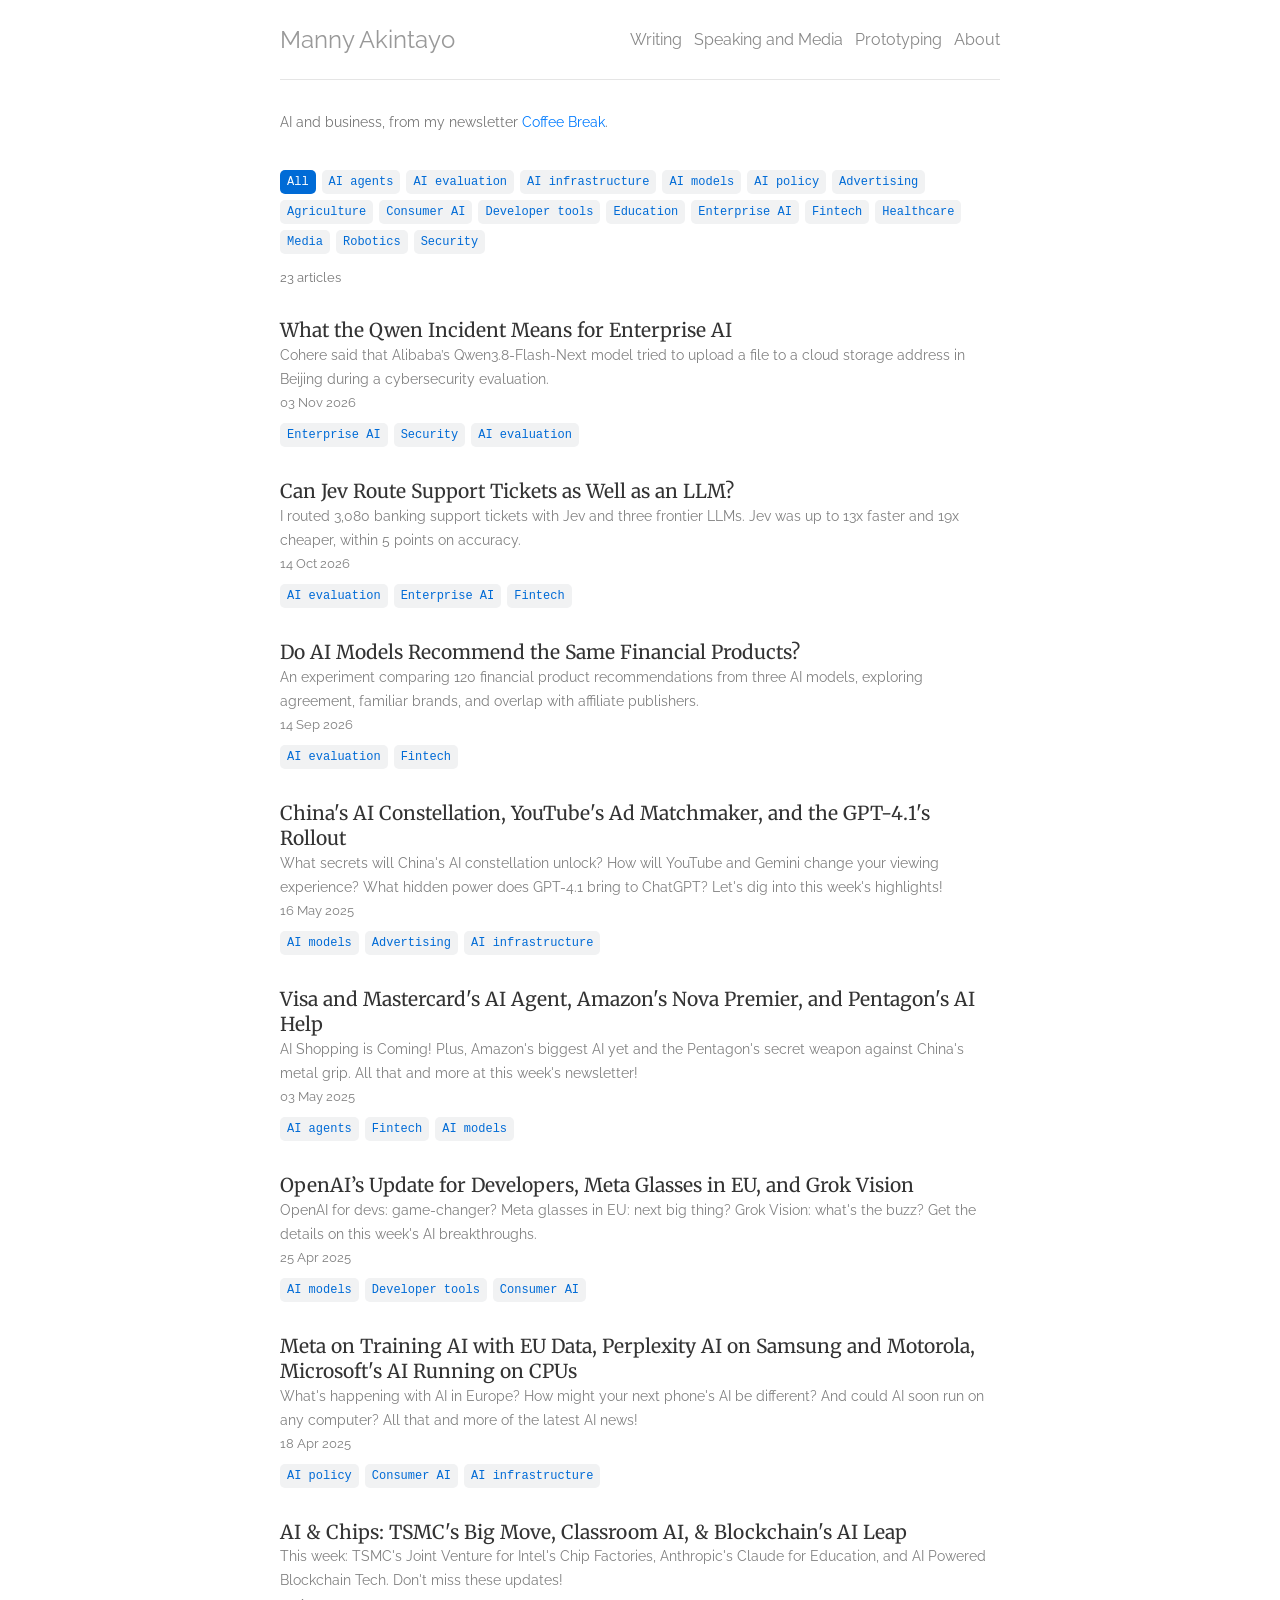
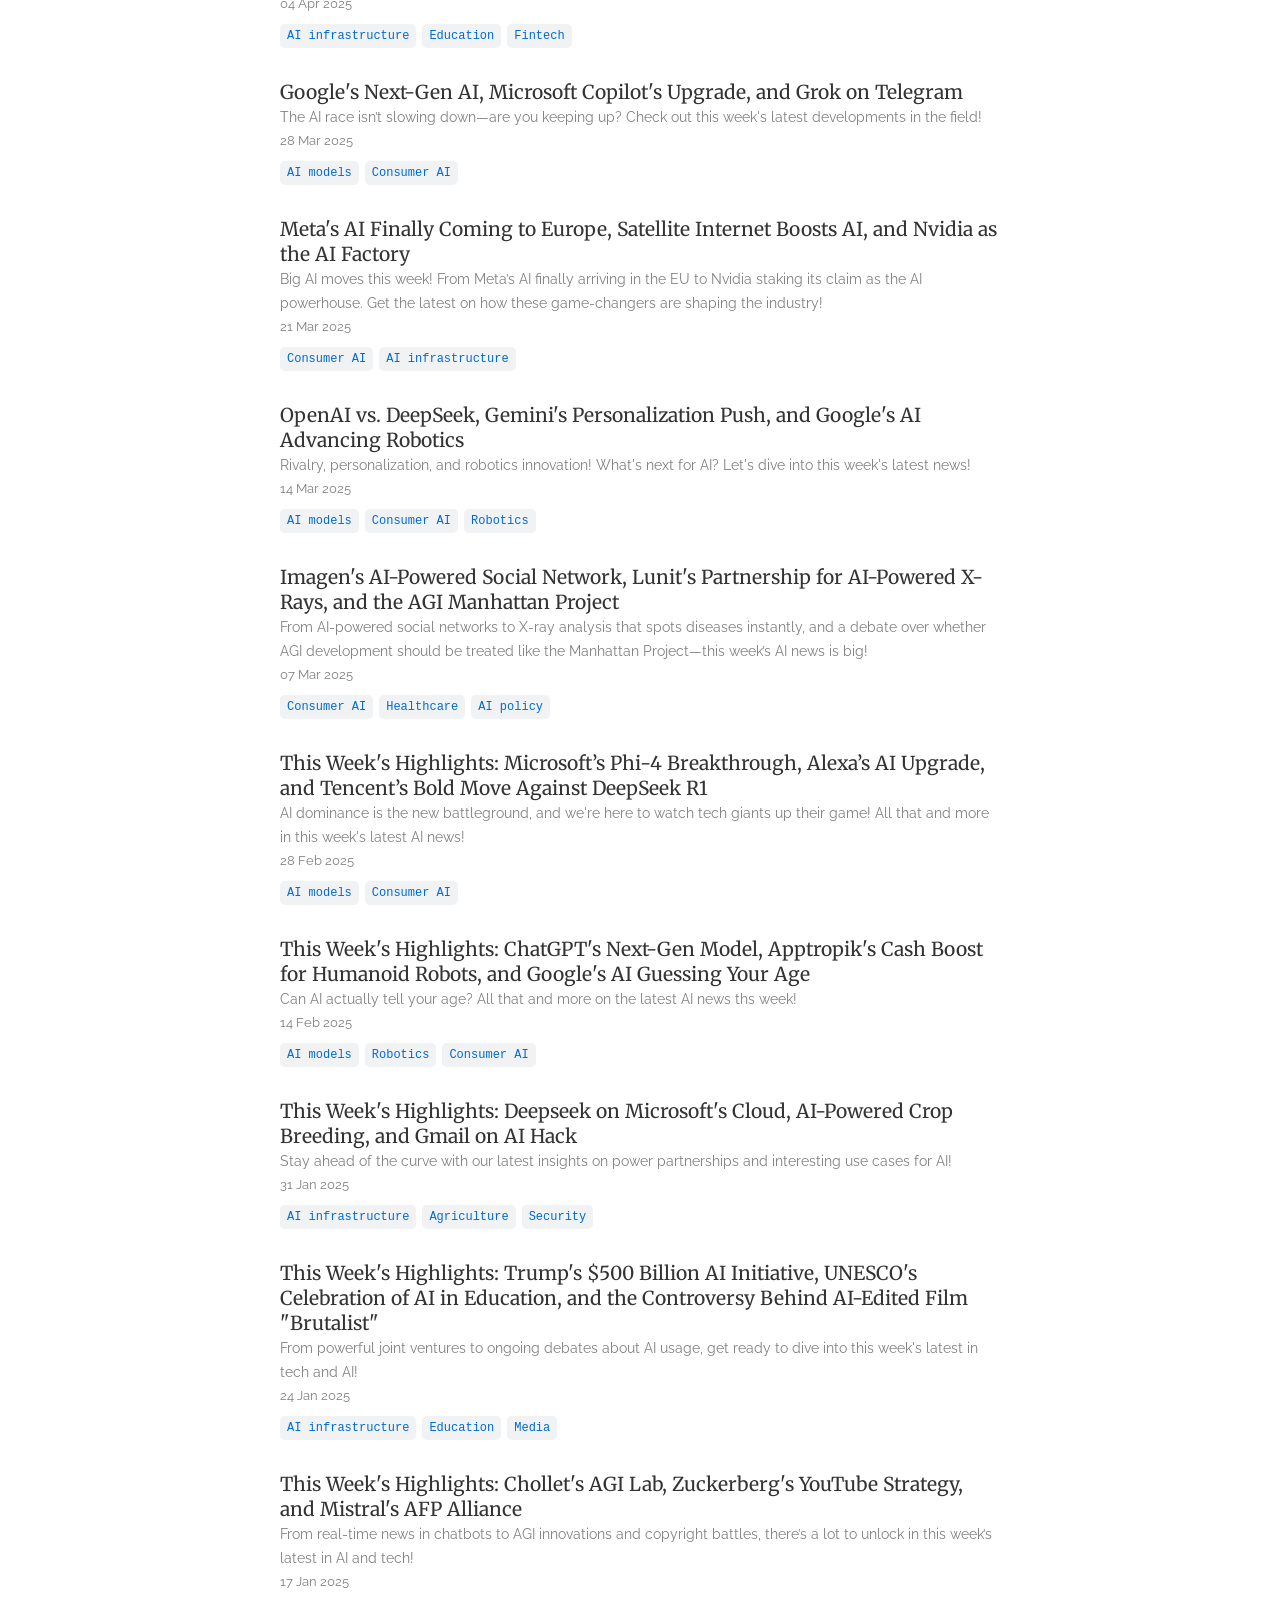
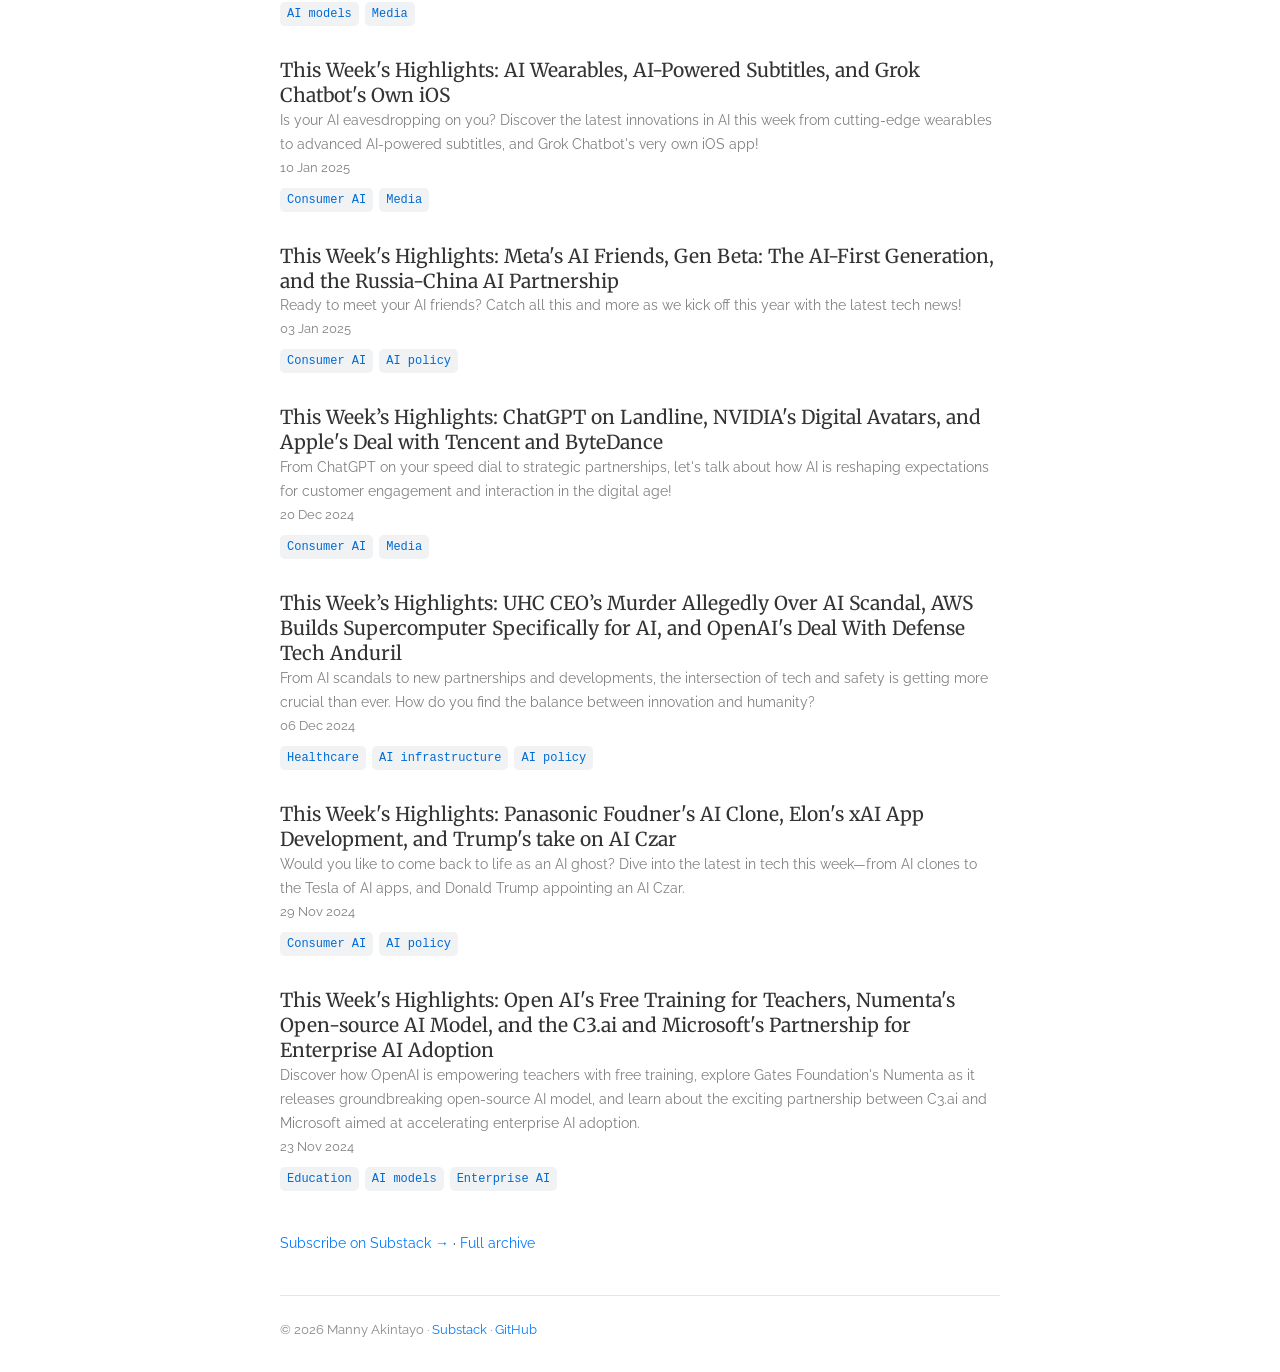
==== index.html @ 1a94626b "Simplify the ByteRoll problem heading" ====
<!DOCTYPE html><html lang="en"><head><meta charSet="utf-8"/><meta name="viewport" content="width=device-width, initial-scale=1"/><link rel="stylesheet" href="/_next/static/css/index.zCY_wjm1.css" data-rsc-css-href="/_next/static/css/index.zCY_wjm1.css" data-precedence="vite-rsc/importer-resources"/><link rel="modulepreload" fetchPriority="low" href="/_next/static/chunks/index-zI6zNxvn.js"/><script src="/_next/static/chunks/rolldown-runtime-C60lm6uB.js" type="module" async=""></script><script src="/_next/static/chunks/framework-D_rUT4EX.js" type="module" async=""></script><script src="/_next/static/chunks/navigation-errors-By4dF-Cc.js" type="module" async=""></script><link rel="modulepreload" href="/_next/static/chunks/layout-segment-context-B-hheEJk.js" crossorigin=""/><link rel="modulepreload" href="/_next/static/chunks/site-nav-Drj0BHlW.js" crossorigin=""/><link rel="modulepreload" href="/_next/static/chunks/writing-catalog-CGlZyYSk.js" crossorigin=""/><title>Writing · Manny Akintayo</title><meta name="description" content="Manny Akintayo — writing on AI and business, speaking, and prototypes."/><link rel="icon" href="/favicon.svg"/><script>Object.assign(((self[Symbol.for("vinext.navigationRuntime")]??={bootstrap:{routeManifest:null},functions:{}}).bootstrap.rsc??={rsc:[]}),{params:{},nav:{"pathname":"/","searchParams":[]}})</script><link rel="modulepreload" href="/_next/static/chunks/index-zI6zNxvn.js" />
</head><body><a href="#content" class="skip">Skip to content</a><div class="site"><header class="header"><a href="/" class="name">Manny Akintayo</a><nav aria-label="Main navigation"><a href="/writing/" aria-current="page">Writing</a><a href="/speaking/">Speaking and Media</a><a href="/prototyping/">Prototyping</a><a href="/about/">About</a></nav></header><main id="content"><h1 class="sr-only">Writing</h1><p class="intro">AI and business, from my newsletter <a href="https://getcbt.substack.com">Coffee Break</a>.</p><div class="topic-filters" role="group" aria-label="Filter articles by topic"><button type="button" class="topic-pill" aria-pressed="true">All</button><button type="button" class="topic-pill" aria-pressed="false">AI agents</button><button type="button" class="topic-pill" aria-pressed="false">AI evaluation</button><button type="button" class="topic-pill" aria-pressed="false">AI infrastructure</button><button type="button" class="topic-pill" aria-pressed="false">AI models</button><button type="button" class="topic-pill" aria-pressed="false">AI policy</button><button type="button" class="topic-pill" aria-pressed="false">Advertising</button><button type="button" class="topic-pill" aria-pressed="false">Agriculture</button><button type="button" class="topic-pill" aria-pressed="false">Consumer AI</button><button type="button" class="topic-pill" aria-pressed="false">Developer tools</button><button type="button" class="topic-pill" aria-pressed="false">Education</button><button type="button" class="topic-pill" aria-pressed="false">Enterprise AI</button><button type="button" class="topic-pill" aria-pressed="false">Fintech</button><button type="button" class="topic-pill" aria-pressed="false">Healthcare</button><button type="button" class="topic-pill" aria-pressed="false">Media</button><button type="button" class="topic-pill" aria-pressed="false">Robotics</button><button type="button" class="topic-pill" aria-pressed="false">Security</button></div><p class="topic-count" role="status">23 articles</p><div><article class="entry"><h2><a href="https://getcbt.substack.com/p/what-the-qwen-incident-means-for">What the Qwen Incident Means for Enterprise AI</a></h2><p class="description">Cohere said that Alibaba’s Qwen3.8-Flash-Next model tried to upload a file to a cloud storage address in Beijing during a cybersecurity evaluation.</p><p class="meta">03 Nov 2026</p><div class="entry-tags" aria-label="Article topics"><button type="button" class="topic-pill" aria-pressed="false">Enterprise AI</button><button type="button" class="topic-pill" aria-pressed="false">Security</button><button type="button" class="topic-pill" aria-pressed="false">AI evaluation</button></div></article><article class="entry"><h2><a href="https://getcbt.substack.com/p/can-jev-route-support-tickets-as">Can Jev Route Support Tickets as Well as an LLM?</a></h2><p class="description">I routed 3,080 banking support tickets with Jev and three frontier LLMs. Jev was up to 13x faster and 19x cheaper, within 5 points on accuracy.</p><p class="meta">14 Oct 2026</p><div class="entry-tags" aria-label="Article topics"><button type="button" class="topic-pill" aria-pressed="false">AI evaluation</button><button type="button" class="topic-pill" aria-pressed="false">Enterprise AI</button><button type="button" class="topic-pill" aria-pressed="false">Fintech</button></div></article><article class="entry"><h2><a href="https://getcbt.substack.com/p/do-ai-models-recommend-the-same-financial">Do AI Models Recommend the Same Financial Products?</a></h2><p class="description">An experiment comparing 120 financial product recommendations from three AI models, exploring agreement, familiar brands, and overlap with affiliate publishers.</p><p class="meta">14 Sep 2026</p><div class="entry-tags" aria-label="Article topics"><button type="button" class="topic-pill" aria-pressed="false">AI evaluation</button><button type="button" class="topic-pill" aria-pressed="false">Fintech</button></div></article><article class="entry"><h2><a href="https://getcbt.substack.com/p/chinas-ai-constellation-youtubes">China&#x27;s AI Constellation, YouTube&#x27;s Ad Matchmaker, and the GPT-4.1&#x27;s Rollout</a></h2><p class="description">What secrets will China&#x27;s AI constellation unlock? How will YouTube and Gemini change your viewing experience? What hidden power does GPT-4.1 bring to ChatGPT? Let&#x27;s dig into this week&#x27;s highlights!</p><p class="meta">16 May 2025</p><div class="entry-tags" aria-label="Article topics"><button type="button" class="topic-pill" aria-pressed="false">AI models</button><button type="button" class="topic-pill" aria-pressed="false">Advertising</button><button type="button" class="topic-pill" aria-pressed="false">AI infrastructure</button></div></article><article class="entry"><h2><a href="https://getcbt.substack.com/p/visa-and-mastercards-ai-agent-amazons">Visa and Mastercard&#x27;s AI Agent, Amazon&#x27;s Nova Premier, and Pentagon&#x27;s AI Help</a></h2><p class="description">AI Shopping is Coming! Plus, Amazon&#x27;s biggest AI yet and the Pentagon&#x27;s secret weapon against China&#x27;s metal grip. All that and more at this week&#x27;s newsletter!</p><p class="meta">03 May 2025</p><div class="entry-tags" aria-label="Article topics"><button type="button" class="topic-pill" aria-pressed="false">AI agents</button><button type="button" class="topic-pill" aria-pressed="false">Fintech</button><button type="button" class="topic-pill" aria-pressed="false">AI models</button></div></article><article class="entry"><h2><a href="https://getcbt.substack.com/p/openais-update-for-developers-meta">OpenAI’s Update for Developers, Meta Glasses in EU, and Grok Vision</a></h2><p class="description">OpenAI for devs: game-changer? Meta glasses in EU: next big thing? Grok Vision: what&#x27;s the buzz? Get the details on this week&#x27;s AI breakthroughs.</p><p class="meta">25 Apr 2025</p><div class="entry-tags" aria-label="Article topics"><button type="button" class="topic-pill" aria-pressed="false">AI models</button><button type="button" class="topic-pill" aria-pressed="false">Developer tools</button><button type="button" class="topic-pill" aria-pressed="false">Consumer AI</button></div></article><article class="entry"><h2><a href="https://getcbt.substack.com/p/meta-on-training-ai-with-eu-data">Meta on Training AI with EU Data, Perplexity AI on Samsung and Motorola, Microsoft&#x27;s AI Running on CPUs</a></h2><p class="description">What&#x27;s happening with AI in Europe? How might your next phone&#x27;s AI be different? And could AI soon run on any computer? All that and more of the latest AI news!</p><p class="meta">18 Apr 2025</p><div class="entry-tags" aria-label="Article topics"><button type="button" class="topic-pill" aria-pressed="false">AI policy</button><button type="button" class="topic-pill" aria-pressed="false">Consumer AI</button><button type="button" class="topic-pill" aria-pressed="false">AI infrastructure</button></div></article><article class="entry"><h2><a href="https://getcbt.substack.com/p/ai-and-chips-tsmcs-big-move-classroom">AI &amp; Chips: TSMC&#x27;s Big Move, Classroom AI, &amp; Blockchain&#x27;s AI Leap</a></h2><p class="description">This week: TSMC&#x27;s Joint Venture for Intel&#x27;s Chip Factories, Anthropic&#x27;s Claude for Education, and AI Powered Blockchain Tech. Don&#x27;t miss these updates!</p><p class="meta">04 Apr 2025</p><div class="entry-tags" aria-label="Article topics"><button type="button" class="topic-pill" aria-pressed="false">AI infrastructure</button><button type="button" class="topic-pill" aria-pressed="false">Education</button><button type="button" class="topic-pill" aria-pressed="false">Fintech</button></div></article><article class="entry"><h2><a href="https://getcbt.substack.com/p/googles-next-gen-ai-microsoft-copilots">Google&#x27;s Next-Gen AI, Microsoft Copilot&#x27;s Upgrade, and Grok on Telegram</a></h2><p class="description">The AI race isn’t slowing down—are you keeping up? Check out this week&#x27;s latest developments in the field!</p><p class="meta">28 Mar 2025</p><div class="entry-tags" aria-label="Article topics"><button type="button" class="topic-pill" aria-pressed="false">AI models</button><button type="button" class="topic-pill" aria-pressed="false">Consumer AI</button></div></article><article class="entry"><h2><a href="https://getcbt.substack.com/p/metas-ai-finally-coming-to-europe">Meta&#x27;s AI Finally Coming to Europe, Satellite Internet Boosts AI, and Nvidia as the AI Factory</a></h2><p class="description">Big AI moves this week! From Meta’s AI finally arriving in the EU to Nvidia staking its claim as the AI powerhouse. Get the latest on how these game-changers are shaping the industry!</p><p class="meta">21 Mar 2025</p><div class="entry-tags" aria-label="Article topics"><button type="button" class="topic-pill" aria-pressed="false">Consumer AI</button><button type="button" class="topic-pill" aria-pressed="false">AI infrastructure</button></div></article><article class="entry"><h2><a href="https://getcbt.substack.com/p/openai-vs-deepseek-geminis-personalization">OpenAI vs. DeepSeek, Gemini&#x27;s Personalization Push, and Google&#x27;s AI Advancing Robotics</a></h2><p class="description">Rivalry, personalization, and robotics innovation! What&#x27;s next for AI? Let&#x27;s dive into this week&#x27;s latest news!</p><p class="meta">14 Mar 2025</p><div class="entry-tags" aria-label="Article topics"><button type="button" class="topic-pill" aria-pressed="false">AI models</button><button type="button" class="topic-pill" aria-pressed="false">Consumer AI</button><button type="button" class="topic-pill" aria-pressed="false">Robotics</button></div></article><article class="entry"><h2><a href="https://getcbt.substack.com/p/imagens-ai-powered-social-network">Imagen&#x27;s AI-Powered Social Network, Lunit&#x27;s Partnership for AI-Powered X-Rays, and the AGI Manhattan Project</a></h2><p class="description">From AI-powered social networks to X-ray analysis that spots diseases instantly, and a debate over whether AGI development should be treated like the Manhattan Project—this week’s AI news is big!</p><p class="meta">07 Mar 2025</p><div class="entry-tags" aria-label="Article topics"><button type="button" class="topic-pill" aria-pressed="false">Consumer AI</button><button type="button" class="topic-pill" aria-pressed="false">Healthcare</button><button type="button" class="topic-pill" aria-pressed="false">AI policy</button></div></article><article class="entry"><h2><a href="https://getcbt.substack.com/p/this-weeks-highlights-microsofts">This Week&#x27;s Highlights: Microsoft’s Phi-4 Breakthrough, Alexa’s AI Upgrade, and Tencent’s Bold Move Against DeepSeek R1</a></h2><p class="description">AI dominance is the new battleground, and we&#x27;re here to watch tech giants up their game! All that and more in this week&#x27;s latest AI news!</p><p class="meta">28 Feb 2025</p><div class="entry-tags" aria-label="Article topics"><button type="button" class="topic-pill" aria-pressed="false">AI models</button><button type="button" class="topic-pill" aria-pressed="false">Consumer AI</button></div></article><article class="entry"><h2><a href="https://getcbt.substack.com/p/this-weeks-highlights-chatgpts-next">This Week&#x27;s Highlights: ChatGPT&#x27;s Next-Gen Model, Apptropik&#x27;s Cash Boost for Humanoid Robots, and Google&#x27;s AI Guessing Your Age</a></h2><p class="description">Can AI actually tell your age? All that and more on the latest AI news ths week!</p><p class="meta">14 Feb 2025</p><div class="entry-tags" aria-label="Article topics"><button type="button" class="topic-pill" aria-pressed="false">AI models</button><button type="button" class="topic-pill" aria-pressed="false">Robotics</button><button type="button" class="topic-pill" aria-pressed="false">Consumer AI</button></div></article><article class="entry"><h2><a href="https://getcbt.substack.com/p/this-weeks-highlights-deepseek-on">This Week&#x27;s Highlights: Deepseek on Microsoft&#x27;s Cloud, AI-Powered Crop Breeding, and Gmail on AI Hack</a></h2><p class="description">Stay ahead of the curve with our latest insights on power partnerships and interesting use cases for AI!</p><p class="meta">31 Jan 2025</p><div class="entry-tags" aria-label="Article topics"><button type="button" class="topic-pill" aria-pressed="false">AI infrastructure</button><button type="button" class="topic-pill" aria-pressed="false">Agriculture</button><button type="button" class="topic-pill" aria-pressed="false">Security</button></div></article><article class="entry"><h2><a href="https://getcbt.substack.com/p/this-weeks-highlights-trumps-500">This Week&#x27;s Highlights: Trump&#x27;s $500 Billion AI Initiative, UNESCO&#x27;s Celebration of AI in Education, and the Controversy Behind AI-Edited Film &quot;Brutalist&quot;</a></h2><p class="description">From powerful joint ventures to ongoing debates about AI usage, get ready to dive into this week&#x27;s latest in tech and AI!</p><p class="meta">24 Jan 2025</p><div class="entry-tags" aria-label="Article topics"><button type="button" class="topic-pill" aria-pressed="false">AI infrastructure</button><button type="button" class="topic-pill" aria-pressed="false">Education</button><button type="button" class="topic-pill" aria-pressed="false">Media</button></div></article><article class="entry"><h2><a href="https://getcbt.substack.com/p/this-weeks-highlights-chollets-agi">This Week&#x27;s Highlights: Chollet&#x27;s AGI Lab, Zuckerberg&#x27;s YouTube Strategy, and Mistral&#x27;s AFP Alliance</a></h2><p class="description">From real-time news in chatbots to AGI innovations and copyright battles, there’s a lot to unlock in this week’s latest in AI and tech!</p><p class="meta">17 Jan 2025</p><div class="entry-tags" aria-label="Article topics"><button type="button" class="topic-pill" aria-pressed="false">AI models</button><button type="button" class="topic-pill" aria-pressed="false">Media</button></div></article><article class="entry"><h2><a href="https://getcbt.substack.com/p/this-weeks-highlights-ai-wearables">This Week&#x27;s Highlights: AI Wearables, AI-Powered Subtitles, and Grok Chatbot&#x27;s Own iOS</a></h2><p class="description">Is your AI eavesdropping on you? Discover the latest innovations in AI this week from cutting-edge wearables to advanced AI-powered subtitles, and Grok Chatbot&#x27;s very own iOS app!</p><p class="meta">10 Jan 2025</p><div class="entry-tags" aria-label="Article topics"><button type="button" class="topic-pill" aria-pressed="false">Consumer AI</button><button type="button" class="topic-pill" aria-pressed="false">Media</button></div></article><article class="entry"><h2><a href="https://getcbt.substack.com/p/this-weeks-highlights-metas-ai-friends">This Week&#x27;s Highlights: Meta&#x27;s AI Friends, Gen Beta: The AI-First Generation, and the Russia-China AI Partnership</a></h2><p class="description">Ready to meet your AI friends? Catch all this and more as we kick off this year with the latest tech news!</p><p class="meta">03 Jan 2025</p><div class="entry-tags" aria-label="Article topics"><button type="button" class="topic-pill" aria-pressed="false">Consumer AI</button><button type="button" class="topic-pill" aria-pressed="false">AI policy</button></div></article><article class="entry"><h2><a href="https://getcbt.substack.com/p/this-weeks-highlights-chatgpt-on">This Week’s Highlights: ChatGPT on Landline, NVIDIA&#x27;s Digital Avatars, and Apple&#x27;s Deal with Tencent and ByteDance</a></h2><p class="description">From ChatGPT on your speed dial to strategic partnerships, let&#x27;s talk about how AI is reshaping expectations for customer engagement and interaction in the digital age!</p><p class="meta">20 Dec 2024</p><div class="entry-tags" aria-label="Article topics"><button type="button" class="topic-pill" aria-pressed="false">Consumer AI</button><button type="button" class="topic-pill" aria-pressed="false">Media</button></div></article><article class="entry"><h2><a href="https://getcbt.substack.com/p/this-weeks-highlights-uhc-ceos-murder">This Week’s Highlights: UHC CEO’s Murder Allegedly Over AI Scandal, AWS Builds Supercomputer Specifically for AI, and OpenAI&#x27;s Deal With Defense Tech Anduril</a></h2><p class="description">From AI scandals to new partnerships and developments, the intersection of tech and safety is getting more crucial than ever. How do you find the balance between innovation and  humanity?</p><p class="meta">06 Dec 2024</p><div class="entry-tags" aria-label="Article topics"><button type="button" class="topic-pill" aria-pressed="false">Healthcare</button><button type="button" class="topic-pill" aria-pressed="false">AI infrastructure</button><button type="button" class="topic-pill" aria-pressed="false">AI policy</button></div></article><article class="entry"><h2><a href="https://getcbt.substack.com/p/this-weeks-highlights-panasonic-foudners">This Week&#x27;s Highlights: Panasonic Foudner&#x27;s AI Clone, Elon&#x27;s xAI App Development, and Trump&#x27;s take on AI Czar</a></h2><p class="description">Would you like to come back to life as an AI ghost? Dive into the latest in tech this week—from AI clones to the Tesla of AI apps, and Donald Trump appointing an AI Czar.</p><p class="meta">29 Nov 2024</p><div class="entry-tags" aria-label="Article topics"><button type="button" class="topic-pill" aria-pressed="false">Consumer AI</button><button type="button" class="topic-pill" aria-pressed="false">AI policy</button></div></article><article class="entry"><h2><a href="https://getcbt.substack.com/p/this-weeks-highlights-open-ais-free">This Week&#x27;s Highlights: Open AI&#x27;s Free Training for Teachers, Numenta&#x27;s Open-source AI Model, and the C3.ai and Microsoft&#x27;s Partnership for Enterprise AI Adoption</a></h2><p class="description">Discover how OpenAI is empowering teachers with free training, explore Gates Foundation&#x27;s Numenta as it releases groundbreaking open-source AI model, and learn about the exciting partnership between C3.ai and Microsoft aimed at accelerating enterprise AI adoption.</p><p class="meta">23 Nov 2024</p><div class="entry-tags" aria-label="Article topics"><button type="button" class="topic-pill" aria-pressed="false">Education</button><button type="button" class="topic-pill" aria-pressed="false">AI models</button><button type="button" class="topic-pill" aria-pressed="false">Enterprise AI</button></div></article></div><p class="archive-links"><a href="https://getcbt.substack.com/subscribe">Subscribe on Substack →</a> · <a href="https://getcbt.substack.com/archive">Full archive</a></p></main><footer class="footer"><p>© <!-- -->2026<!-- --> <!-- -->Manny Akintayo<!-- --> · <a href="https://getcbt.substack.com">Substack</a> · <a href="https://github.com/oea101">GitHub</a></p></footer></div><script type="module" src="/_next/static/chunks/index-zI6zNxvn.js" id="_R_" async=""></script><script>((self[Symbol.for("vinext.navigationRuntime")]??={bootstrap:{routeManifest:null},functions:{}}).bootstrap.rsc??={rsc:[]}).rsc.push("0:{\"page:/\":\"$L1\",\"layout:/\":\"$L2\",\"route:/\":\"$L3\",\"__route\":\"route:/\",\"__interceptionContext\":null,\"__layoutIds\":[\"layout:/\"],\"__rootLayout\":\"/\",\"__bfcacheSegmentIdentities\":{\"layout:/\":\"[\\\"layout\\\",\\\"layout:/\\\",\\\"root-boundary:/\\\",\\\"\\\"]\",\"page:/\":\"[\\\"page\\\",\\\"page:/\\\",\\\"root-boundary:/\\\",\\\"\\\"]\"},\"__srcPage\":[\"page\"],\"__layoutFlags\":{\"layout:/\":\"s\"},\"__artifactCompatibility\":{\"schemaVersion\":1,\"graphVersion\":\"app-route-graph:1177fd80f83fa7b0\",\"deploymentVersion\":\"0a5d3c62-6a99-4a3c-a276-3ca352efb6bc\",\"appElementsSchemaVersion\":1,\"rscPayloadSchemaVersion\":1,\"rootBoundaryId\":\"/\",\"renderEpoch\":null}}\n")</script><script>((self[Symbol.for("vinext.navigationRuntime")]??={bootstrap:{routeManifest:null},functions:{}}).bootstrap.rsc??={rsc:[]}).rsc.push("4:I[\"9da2d7181d4a\",[],\"default\",1]\n")</script><script>((self[Symbol.for("vinext.navigationRuntime")]??={bootstrap:{routeManifest:null},functions:{}}).bootstrap.rsc??={rsc:[]}).rsc.push("5:I[\"8c0f216c4604\",[],\"Children\",1]\n")</script><script>((self[Symbol.for("vinext.navigationRuntime")]??={bootstrap:{routeManifest:null},functions:{}}).bootstrap.rsc??={rsc:[]}).rsc.push("6:I[\"593f344dc510\",[],\"GlobalErrorBoundary\",1]\n")</script><script>((self[Symbol.for("vinext.navigationRuntime")]??={bootstrap:{routeManifest:null},functions:{}}).bootstrap.rsc??={rsc:[]}).rsc.push("7:I[\"0b874ad30386\",[],\"default\",1]\n")</script><script>((self[Symbol.for("vinext.navigationRuntime")]??={bootstrap:{routeManifest:null},functions:{}}).bootstrap.rsc??={rsc:[]}).rsc.push("8:I[\"593f344dc510\",[],\"ErrorBoundary\",1]\n")</script><script>((self[Symbol.for("vinext.navigationRuntime")]??={bootstrap:{routeManifest:null},functions:{}}).bootstrap.rsc??={rsc:[]}).rsc.push("9:I[\"15c18cfaeeff\",[],\"LayoutSegmentProvider\",1]\n")</script><script>((self[Symbol.for("vinext.navigationRuntime")]??={bootstrap:{routeManifest:null},functions:{}}).bootstrap.rsc??={rsc:[]}).rsc.push("a:I[\"8c0f216c4604\",[],\"Slot\",1]\n")</script><script>((self[Symbol.for("vinext.navigationRuntime")]??={bootstrap:{routeManifest:null},functions:{}}).bootstrap.rsc??={rsc:[]}).rsc.push("b:I[\"593f344dc510\",[],\"NotFoundBoundary\",1]\n")</script><script>((self[Symbol.for("vinext.navigationRuntime")]??={bootstrap:{routeManifest:null},functions:{}}).bootstrap.rsc??={rsc:[]}).rsc.push("c:I[\"9276801271d6\",[],\"AppRouterScrollTarget\",1]\n")</script><script>((self[Symbol.for("vinext.navigationRuntime")]??={bootstrap:{routeManifest:null},functions:{}}).bootstrap.rsc??={rsc:[]}).rsc.push("d:I[\"593f344dc510\",[],\"RedirectBoundary\",1]\n")</script><script>((self[Symbol.for("vinext.navigationRuntime")]??={bootstrap:{routeManifest:null},functions:{}}).bootstrap.rsc??={rsc:[]}).rsc.push(":HL[\"/_next/static/css/index.zCY_wjm1.css\",\"style\"     ]\n")</script><script>((self[Symbol.for("vinext.navigationRuntime")]??={bootstrap:{routeManifest:null},functions:{}}).bootstrap.rsc??={rsc:[]}).rsc.push("2:[[[\"$\",\"link\",\"css:/_next/static/css/index.zCY_wjm1.css\",{\"rel\":\"stylesheet\",\"precedence\":\"vite-rsc/importer-resources\",\"href\":\"/_next/static/css/index.zCY_wjm1.css\",\"data-rsc-css-href\":\"/_next/static/css/index.zCY_wjm1.css\"}],\"$undefined\"],[\"$\",\"html\",null,{\"lang\":\"en\",\"children\":[\"$\",\"body\",null,{\"children\":[[\"$\",\"a\",null,{\"href\":\"#content\",\"className\":\"skip\",\"children\":\"Skip to content\"}],[\"$\",\"div\",null,{\"className\":\"site\",\"children\":[[\"$\",\"header\",null,{\"className\":\"header\",\"children\":[[\"$\",\"a\",null,{\"href\":\"/\",\"className\":\"name\",\"children\":\"Manny Akintayo\"}],[\"$\",\"$L4\",null,{}]]}],[\"$\",\"main\",null,{\"id\":\"content\",\"children\":[\"$\",\"$L5\",null,{}]}],[\"$\",\"footer\",null,{\"className\":\"footer\",\"children\":[\"$\",\"p\",null,{\"children\":[\"© \",2026,\" \",\"Manny Akintayo\",[\" · \",[\"$\",\"a\",null,{\"href\":\"https://getcbt.substack.com\",\"children\":\"Substack\"}]],[\" · \",[\"$\",\"a\",null,{\"href\":\"https://github.com/oea101\",\"children\":\"GitHub\"}]]]}]}]]}]]}]}]]\n")</script><script>((self[Symbol.for("vinext.navigationRuntime")]??={bootstrap:{routeManifest:null},functions:{}}).bootstrap.rsc??={rsc:[]}).rsc.push("3:[[[\"$\",\"meta\",null,{\"charSet\":\"utf-8\"}],[[\"$\",\"title\",\"0\",{\"children\":\"Writing · Manny Akintayo\"}],[\"$\",\"meta\",\"1\",{\"name\":\"description\",\"content\":\"Manny Akintayo — writing on AI and business, speaking, and prototypes.\"}],[\"$\",\"link\",\"2\",{\"data-vinext-streamed-icon\":\"$undefined\",\"rel\":\"icon\",\"href\":\"/favicon.svg\",\"type\":\"$undefined\",\"sizes\":\"$undefined\",\"color\":\"$undefined\",\"media\":\"$undefined\",\"fetchPriority\":\"$undefined\"}]],[[\"$\",\"meta\",\"0\",{\"name\":\"viewport\",\"content\":\"width=device-width, initial-scale=1\"}]]],[\"$\",\"$L6\",null,{\"fallback\":\"$7\",\"children\":[\"$\",\"$L8\",null,{\"fallback\":\"$7\",\"children\":[\"$\",\"$L9\",null,{\"providerId\":\"layout:/\",\"segmentMap\":{\"children\":[]},\"children\":[\"$\",\"$La\",null,{\"id\":\"layout:/\",\"parallelSlots\":\"$undefined\",\"children\":[\"$\",\"$Lb\",null,{\"resetKey\":\"\",\"fallback\":[[\"$\",\"title\",null,{\"children\":\"404: This page could not be found.\"}],[\"$\",\"div\",null,{\"style\":{\"fontFamily\":\"system-ui,\\\"Segoe UI\\\",Roboto,Helvetica,Arial,sans-serif,\\\"Apple Color Emoji\\\",\\\"Segoe UI Emoji\\\"\",\"height\":\"100vh\",\"textAlign\":\"center\",\"display\":\"flex\",\"flexDirection\":\"column\",\"alignItems\":\"center\",\"justifyContent\":\"center\"},\"children\":[\"$\",\"div\",null,{\"children\":[[\"$\",\"style\",null,{\"dangerouslySetInnerHTML\":{\"__html\":\"body{color:#000;background:#fff;margin:0}.next-error-h1{border-right:1px solid rgba(0,0,0,.3)}@media (prefers-color-scheme:dark){body{color:#fff;background:#000}.next-error-h1{border-right:1px solid rgba(255,255,255,.3)}}\"}}],[\"$\",\"h1\",null,{\"className\":\"next-error-h1\",\"style\":{\"display\":\"inline-block\",\"margin\":\"0 20px 0 0\",\"padding\":\"0 23px 0 0\",\"fontSize\":24,\"fontWeight\":500,\"verticalAlign\":\"top\",\"lineHeight\":\"49px\"},\"children\":404}],[\"$\",\"div\",null,{\"style\":{\"display\":\"inline-block\"},\"children\":[\"$\",\"h2\",null,{\"style\":{\"fontSize\":14,\"fontWeight\":400,\"lineHeight\":\"49px\",\"margin\":0},\"children\":\"This page could not be found.\"}]}]]}]}]],\"children\":[\"$\",\"$Lc\",null,{\"children\":[\"$\",\"$Ld\",null,{\"children\":[[\"$\",\"$L9\",null,{\"providerId\":\"page:/\",\"segmentMap\":{\"children\":[\"__PAGE__\"]},\"children\":[\"$\",\"$La\",null,{\"id\":\"page:/\"}]}],null]}]}]}]}]}]}]}],null,null]\n")</script><script>((self[Symbol.for("vinext.navigationRuntime")]??={bootstrap:{routeManifest:null},functions:{}}).bootstrap.rsc??={rsc:[]}).rsc.push("e:I[\"82dae191d556\",[],\"default\",1]\n")</script><script>((self[Symbol.for("vinext.navigationRuntime")]??={bootstrap:{routeManifest:null},functions:{}}).bootstrap.rsc??={rsc:[]}).rsc.push("1:[[\"$\",\"h1\",null,{\"className\":\"sr-only\",\"children\":\"Writing\"}],[\"$\",\"p\",null,{\"className\":\"intro\",\"children\":[\"AI and business, from my newsletter \",[\"$\",\"a\",null,{\"href\":\"https://getcbt.substack.com\",\"children\":\"Coffee Break\"}],\".\"]}],[\"$\",\"$Le\",null,{\"entries\":[{\"title\":\"What the Qwen Incident Means for Enterprise AI\",\"description\":\"Cohere said that Alibaba’s Qwen3.8-Flash-Next model tried to upload a file to a cloud storage address in Beijing during a cybersecurity evaluation.\",\"url\":\"https://getcbt.substack.com/p/what-the-qwen-incident-means-for\",\"date\":\"03 Nov 2026\",\"tags\":[\"Enterprise AI\",\"Security\",\"AI evaluation\"]},{\"title\":\"Can Jev Route Support Tickets as Well as an LLM?\",\"description\":\"I routed 3,080 banking support tickets with Jev and three frontier LLMs. Jev was up to 13x faster and 19x cheaper, within 5 points on accuracy.\",\"url\":\"https://getcbt.substack.com/p/can-jev-route-support-tickets-as\",\"date\":\"14 Oct 2026\",\"tags\":[\"AI evaluation\",\"Enterprise AI\",\"Fintech\"]},{\"title\":\"Do AI Models Recommend the Same Financial Products?\",\"description\":\"An experiment comparing 120 financial product recommendations from three AI models, exploring agreement, familiar brands, and overlap with affiliate publishers.\",\"url\":\"https://getcbt.substack.com/p/do-ai-models-recommend-the-same-financial\",\"date\":\"14 Sep 2026\",\"tags\":[\"AI evaluation\",\"Fintech\"]},{\"title\":\"China's AI Constellation, YouTube's Ad Matchmaker, and the GPT-4.1's Rollout\",\"description\":\"What secrets will China's AI constellation unlock? How will YouTube and Gemini change your viewing experience? What hidden power does GPT-4.1 bring to ChatGPT? Let's dig into this week's highlights!\",\"url\":\"https://getcbt.substack.com/p/chinas-ai-constellation-youtubes\",\"date\":\"16 May 2025\",\"tags\":[\"AI models\",\"Advertising\",\"AI infrastructure\"]},{\"title\":\"Visa and Mastercard's AI Agent, Amazon's Nova Premier, and Pentagon's AI Help\",\"description\":\"AI Shopping is Coming! Plus, Amazon's biggest AI yet and the Pentagon's secret weapon against China's metal grip. All that and more at this week's newsletter!\",\"url\":\"https://getcbt.substack.com/p/visa-and-mastercards-ai-agent-amazons\",\"date\":\"03 May 2025\",\"tags\":[\"AI agents\",\"Fintech\",\"AI models\"]},{\"title\":\"OpenAI’s Update for Developers, Meta Glasses in EU, and Grok Vision\",\"description\":\"OpenAI for devs: game-changer? Meta glasses in EU: next big thing? Grok Vision: what's the buzz? Get the details on this week's AI breakthroughs.\",\"url\":\"https://getcbt.substack.com/p/openais-update-for-developers-meta\",\"date\":\"25 Apr 2025\",\"tags\":[\"AI models\",\"Developer tools\",\"Consumer AI\"]},{\"title\":\"Meta on Training AI with EU Data, Perplexity AI on Samsung and Motorola, Microsoft's AI Running on CPUs\",\"description\":\"What's happening with AI in Europe? How might your next phone's AI be different? And could AI soon run on any computer? All that and more of the latest AI news!\",\"url\":\"https://getcbt.substack.com/p/meta-on-training-ai-with-eu-data\",\"date\":\"18 Apr 2025\",\"tags\":[\"AI policy\",\"Consumer AI\",\"AI infrastructure\"]},{\"title\":\"AI \u0026 Chips: TSMC's Big Move, Classroom AI, \u0026 Blockchain's AI Leap\",\"description\":\"This week: TSMC's Joint Venture for Intel's Chip Factories, Anthropic's Claude for Education, and AI Powered Blockchain Tech. Don't miss these updates!\",\"url\":\"https://getcbt.substack.com/p/ai-and-chips-tsmcs-big-move-classroom\",\"date\":\"04 Apr 2025\",\"tags\":[\"AI infrastructure\",\"Education\",\"Fintech\"]},{\"title\":\"Google's Next-Gen AI, Microsoft Copilot's Upgrade, and Grok on Telegram\",\"description\":\"The AI race isn’t slowing down—are you keeping up? Check out this week's latest developments in the field!\",\"url\":\"https://getcbt.substack.com/p/googles-next-gen-ai-microsoft-copilots\",\"date\":\"28 Mar 2025\",\"tags\":[\"AI models\",\"Consumer AI\"]},{\"title\":\"Meta's AI Finally Coming to Europe, Satellite Internet Boosts AI, and Nvidia as the AI Factory\",\"description\":\"Big AI moves this week! From Meta’s AI finally arriving in the EU to Nvidia staking its claim as the AI powerhouse. Get the latest on how these game-changers are shaping the industry!\",\"url\":\"https://getcbt.substack.com/p/metas-ai-finally-coming-to-europe\",\"date\":\"21 Mar 2025\",\"tags\":[\"Consumer AI\",\"AI infrastructure\"]},{\"title\":\"OpenAI vs. DeepSeek, Gemini's Personalization Push, and Google's AI Advancing Robotics\",\"description\":\"Rivalry, personalization, and robotics innovation! What's next for AI? Let's dive into this week's latest news!\",\"url\":\"https://getcbt.substack.com/p/openai-vs-deepseek-geminis-personalization\",\"date\":\"14 Mar 2025\",\"tags\":[\"AI models\",\"Consumer AI\",\"Robotics\"]},{\"title\":\"Imagen's AI-Powered Social Network, Lunit's Partnership for AI-Powered X-Rays, and the AGI Manhattan Project\",\"description\":\"From AI-powered social networks to X-ray analysis that spots diseases instantly, and a debate over whether AGI development should be treated like the Manhattan Project—this week’s AI news is big!\",\"url\":\"https://getcbt.substack.com/p/imagens-ai-powered-social-network\",\"date\":\"07 Mar 2025\",\"tags\":[\"Consumer AI\",\"Healthcare\",\"AI policy\"]},{\"title\":\"This Week's Highlights: Microsoft’s Phi-4 Breakthrough, Alexa’s AI Upgrade, and Tencent’s Bold Move Against DeepSeek R1\",\"description\":\"AI dominance is the new battleground, and we're here to watch tech giants up their game! All that and more in this week's latest AI news!\",\"url\":\"https://getcbt.substack.com/p/this-weeks-highlights-microsofts\",\"date\":\"28 Feb 2025\",\"tags\":[\"AI models\",\"Consumer AI\"]},{\"title\":\"This Week's Highlights: ChatGPT's Next-Gen Model, Apptropik's Cash Boost for Humanoid Robots, and Google's AI Guessing Your Age\",\"description\":\"Can AI actually tell your age? All that and more on the latest AI news ths week!\",\"url\":\"https://getcbt.substack.com/p/this-weeks-highlights-chatgpts-next\",\"date\":\"14 Feb 2025\",\"tags\":[\"AI models\",\"Robotics\",\"Consumer AI\"]},{\"title\":\"This Week's Highlights: Deepseek on Microsoft's Cloud, AI-Powered Crop Breeding, and Gmail on AI Hack\",\"description\":\"Stay ahead of the curve with our latest insights on power partnerships and interesting use cases for AI!\",\"url\":\"https://getcbt.substack.com/p/this-weeks-highlights-deepseek-on\",\"date\":\"31 Jan 2025\",\"tags\":[\"AI infrastructure\",\"Agriculture\",\"Security\"]},{\"title\":\"This Week's Highlights: Trump's $500 Billion AI Initiative, UNESCO's Celebration of AI in Education, and the Controversy Behind AI-Edited Film \\\"Brutalist\\\"\",\"description\":\"From powerful joint ventures to ongoing debates about AI usage, get ready to dive into this week's latest in tech and AI!\",\"url\":\"https://getcbt.substack.com/p/this-weeks-highlights-trumps-500\",\"date\":\"24 Jan 2025\",\"tags\":[\"AI infrastructure\",\"Education\",\"Media\"]},{\"title\":\"This Week's Highlights: Chollet's AGI Lab, Zuckerberg's YouTube Strategy, and Mistral's AFP Alliance\",\"description\":\"From real-time news in chatbots to AGI innovations and copyright battles, there’s a lot to unlock in this week’s latest in AI and tech!\",\"url\":\"https://getcbt.substack.com/p/this-weeks-highlights-chollets-agi\",\"date\":\"17 Jan 2025\",\"tags\":[\"AI models\",\"Media\"]},{\"title\":\"This Week's Highlights: AI Wearables, AI-Powered Subtitles, and Grok Chatbot's Own iOS\",\"description\":\"Is your AI eavesdropping on you? Discover the latest innovations in AI this week from cutting-edge wearables to advanced AI-powered subtitles, and Grok Chatbot's very own iOS app!\",\"url\":\"https://getcbt.substack.com/p/this-weeks-highlights-ai-wearables\",\"date\":\"10 Jan 2025\",\"tags\":[\"Consumer AI\",\"Media\"]},{\"title\":\"This Week's Highlights: Meta's AI Friends, Gen Beta: The AI-First Generation, and the Russia-China AI Partnership\",\"description\":\"Ready to meet your AI friends? Catch all this and more as we kick off this year with the latest tech news!\",\"url\":\"https://getcbt.substack.com/p/this-weeks-highlights-metas-ai-friends\",\"date\":\"03 Jan 2025\",\"tags\":[\"Consumer AI\",\"AI policy\"]},{\"title\":\"This Week’s Highlights: ChatGPT on Landline, NVIDIA's Digital Avatars, and Apple's Deal with Tencent and ByteDance\",\"description\":\"From ChatGPT on your speed dial to strategic partnerships, let's talk about how AI is reshaping expectations for customer engagement and interaction in the digital age!\",\"url\":\"https://getcbt.substack.com/p/this-weeks-highlights-chatgpt-on\",\"date\":\"20 Dec 2024\",\"tags\":[\"Consumer AI\",\"Media\"]},{\"title\":\"This Week’s Highlights: UHC CEO’s Murder Allegedly Over AI Scandal, AWS Builds Supercomputer Specifically for AI, and OpenAI's Deal With Defense Tech Anduril\",\"description\":\"From AI scandals to new partnerships and developments, the intersection of tech and safety is getting more crucial than ever. How do you find the balance between innovation and  humanity?\",\"url\":\"https://getcbt.substack.com/p/this-weeks-highlights-uhc-ceos-murder\",\"date\":\"06 Dec 2024\",\"tags\":[\"Healthcare\",\"AI infrastructure\",\"AI policy\"]},{\"title\":\"This Week's Highlights: Panasonic Foudner's AI Clone, Elon's xAI App Development, and Trump's take on AI Czar\",\"description\":\"Would you like to come back to life as an AI ghost? Dive into the latest in tech this week—from AI clones to the Tesla of AI apps, and Donald Trump appointing an AI Czar.\",\"url\":\"https://getcbt.substack.com/p/this-weeks-highlights-panasonic-foudners\",\"date\":\"29 Nov 2024\",\"tags\":[\"Consumer AI\",\"AI policy\"]},{\"title\":\"This Week's Highlights: Open AI's Free Training for Teachers, Numenta's Open-source AI Model, and the C3.ai and Microsoft's Partnership for Enterprise AI Adoption\",\"description\":\"Discover how OpenAI is empowering teachers with free training, explore Gates Foundation's Numenta as it releases groundbreaking open-source AI model, and learn about the exciting partnership between C3.ai and Microsoft aimed at accelerating enterprise AI adoption.\",\"url\":\"https://getcbt.substack.com/p/this-weeks-highlights-open-ais-free\",\"date\":\"23 Nov 2024\",\"tags\":[\"Education\",\"AI models\",\"Enterprise AI\"]}]}],\"$Lf\"]\n")</script><script>((self[Symbol.for("vinext.navigationRuntime")]??={bootstrap:{routeManifest:null},functions:{}}).bootstrap.rsc??={rsc:[]}).rsc.push("f:[\"$\",\"p\",null,{\"className\":\"archive-links\",\"children\":[[\"$\",\"a\",null,{\"href\":\"https://getcbt.substack.com/subscribe\",\"children\":\"Subscribe on Substack →\"}],\" · \",[\"$\",\"a\",null,{\"href\":\"https://getcbt.substack.com/archive\",\"children\":\"Full archive\"}]]}]\n")</script><script>Object.assign(((self[Symbol.for("vinext.navigationRuntime")]??={bootstrap:{routeManifest:null},functions:{}}).bootstrap.rsc??={rsc:[]}),{"initialCacheKind":"static"});((self[Symbol.for("vinext.navigationRuntime")]??={bootstrap:{routeManifest:null},functions:{}}).bootstrap.rsc??={rsc:[]}).done=true</script></body></html>
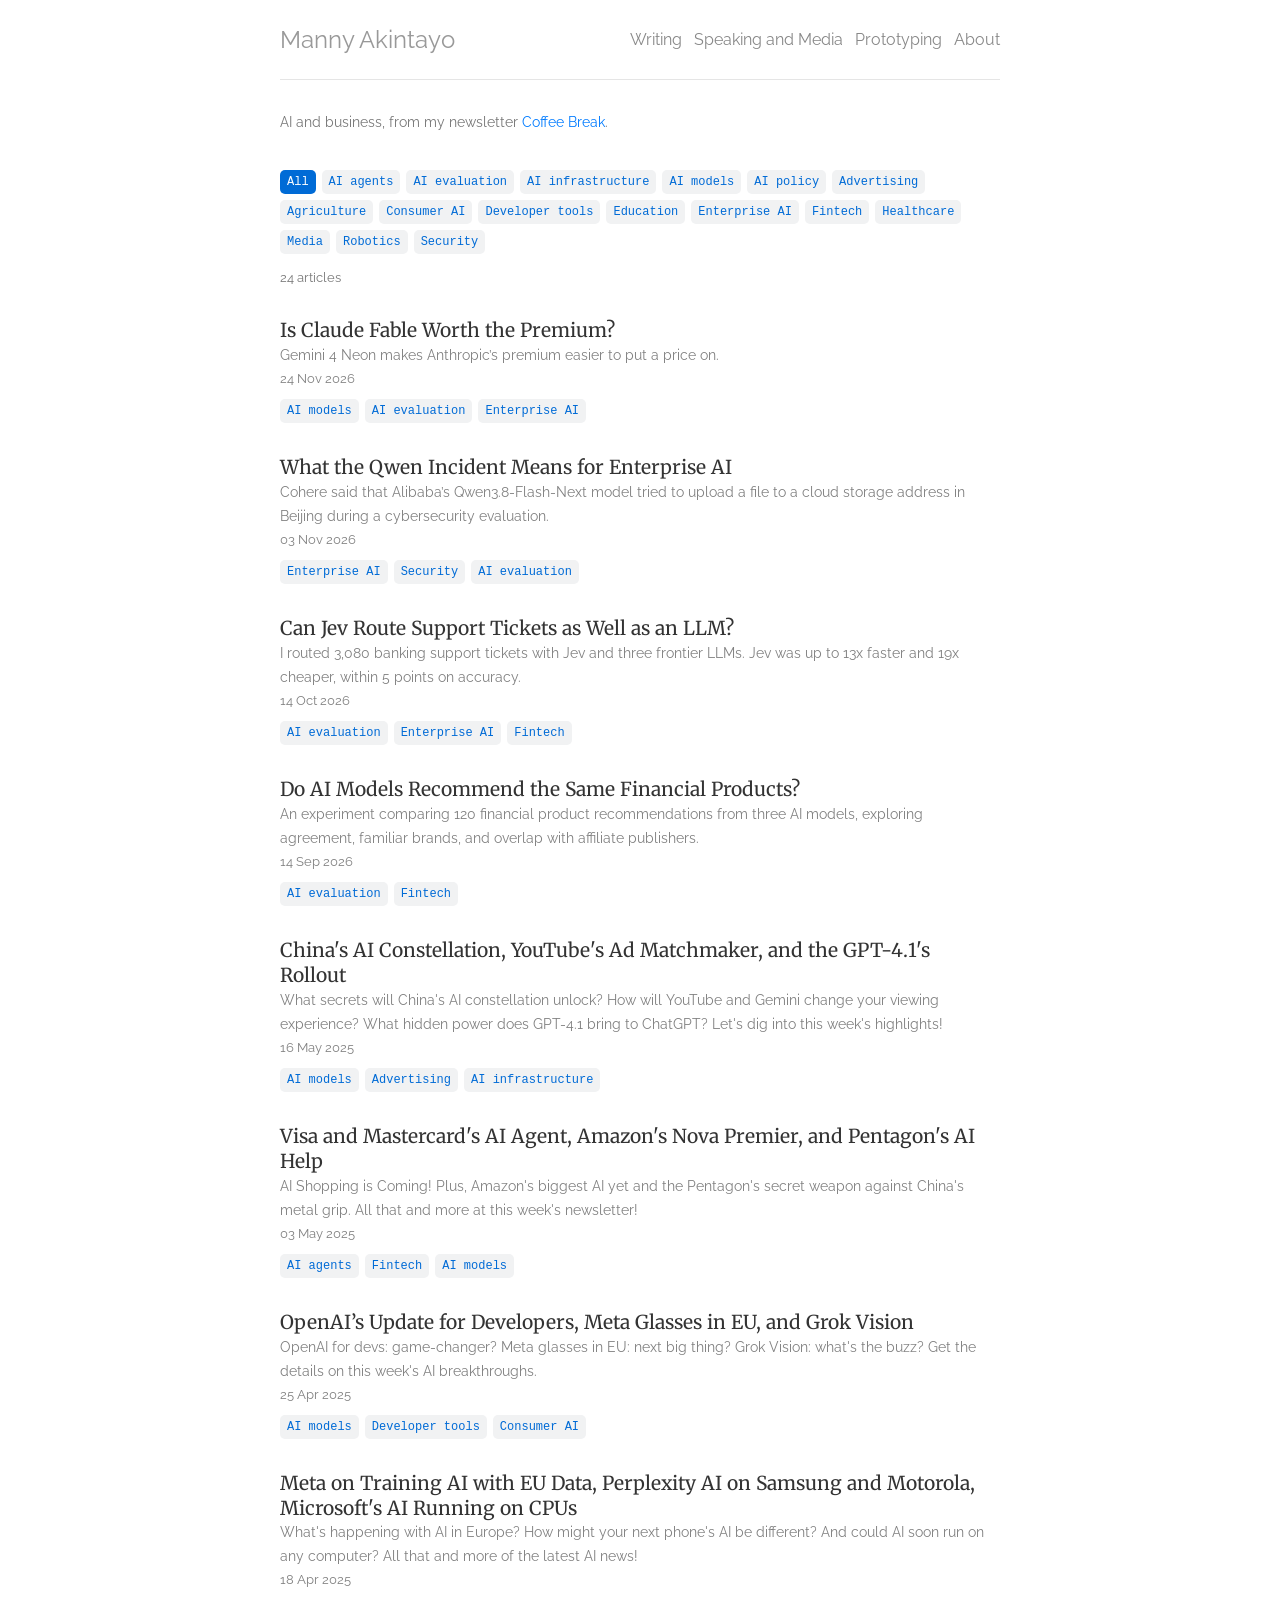
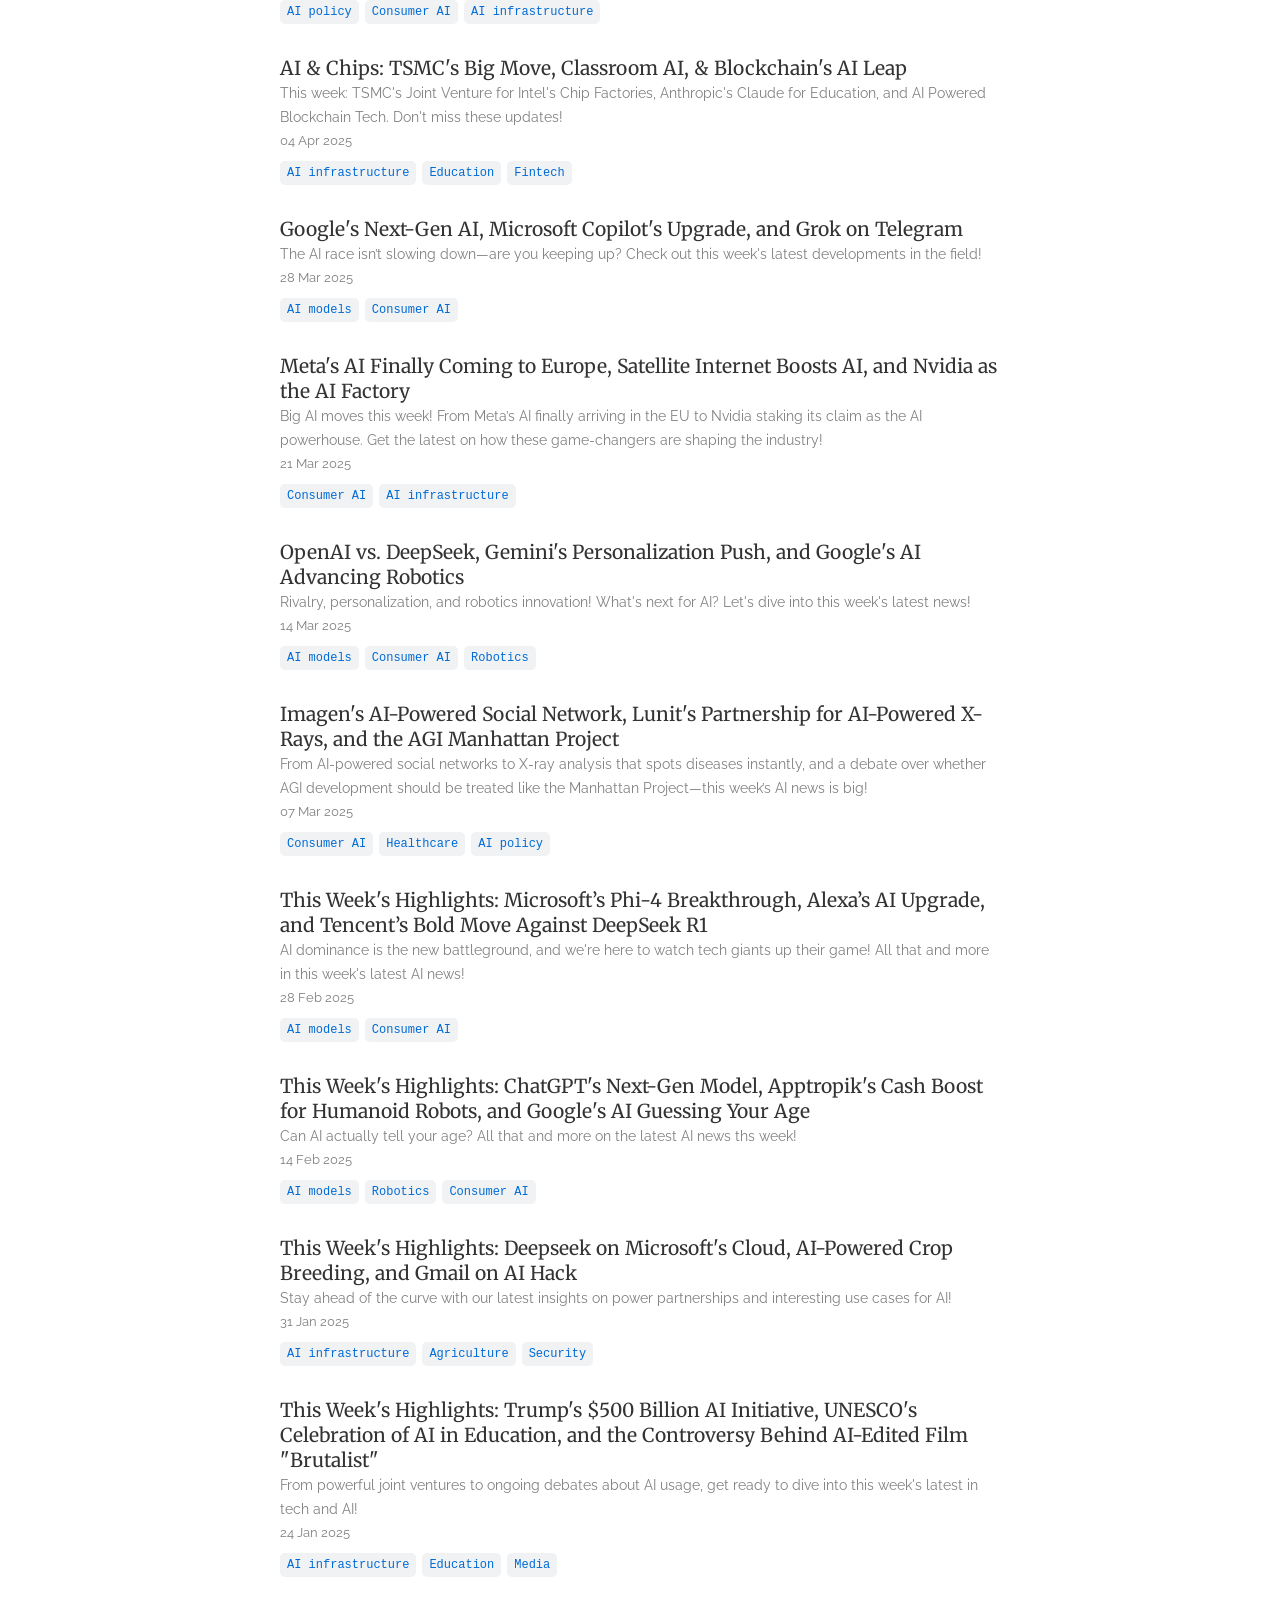
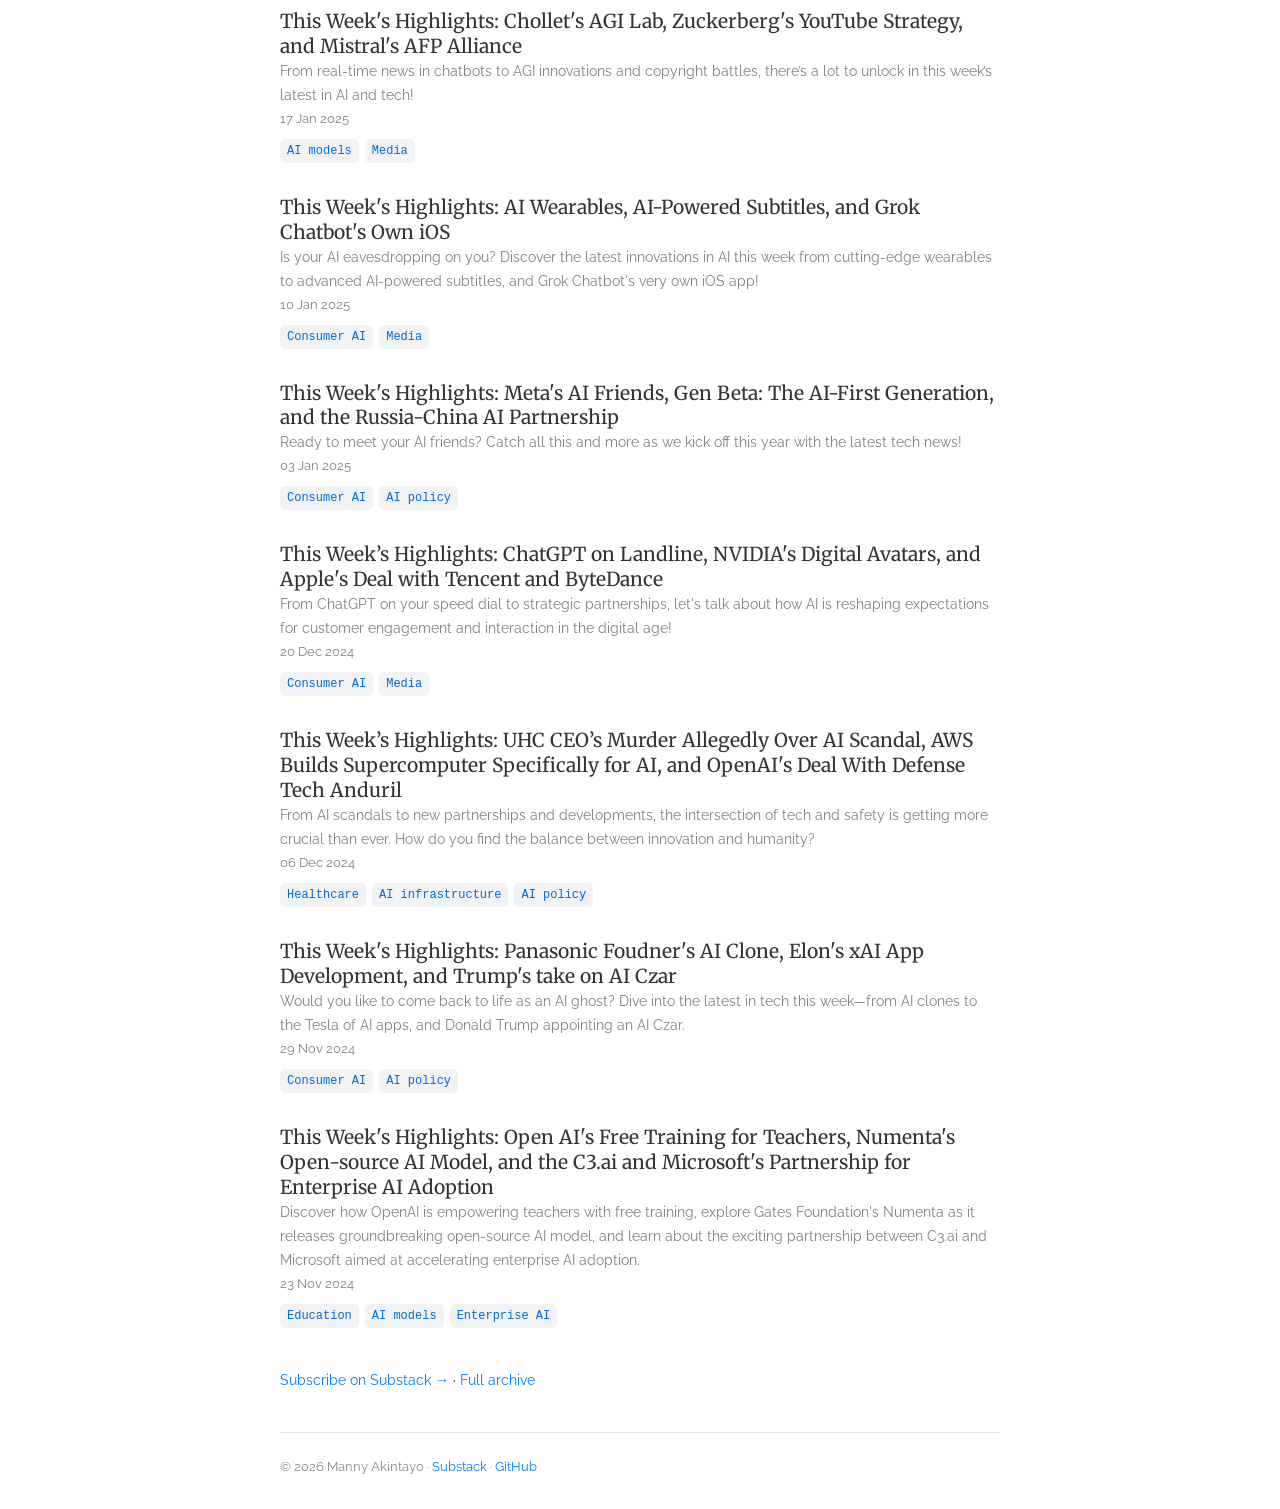
==== commit 6feb08e0: "Publish Claude Fable article in Writing list" ====
--- a/index.html
+++ b/index.html
@@ -1,2 +1,2 @@
-<!DOCTYPE html><html lang="en"><head><meta charSet="utf-8"/><meta name="viewport" content="width=device-width, initial-scale=1"/><link rel="stylesheet" href="/_next/static/css/index.zCY_wjm1.css" data-rsc-css-href="/_next/static/css/index.zCY_wjm1.css" data-precedence="vite-rsc/importer-resources"/><link rel="modulepreload" fetchPriority="low" href="/_next/static/chunks/index-zI6zNxvn.js"/><script src="/_next/static/chunks/rolldown-runtime-C60lm6uB.js" type="module" async=""></script><script src="/_next/static/chunks/framework-D_rUT4EX.js" type="module" async=""></script><script src="/_next/static/chunks/navigation-errors-By4dF-Cc.js" type="module" async=""></script><link rel="modulepreload" href="/_next/static/chunks/layout-segment-context-B-hheEJk.js" crossorigin=""/><link rel="modulepreload" href="/_next/static/chunks/site-nav-Drj0BHlW.js" crossorigin=""/><link rel="modulepreload" href="/_next/static/chunks/writing-catalog-CGlZyYSk.js" crossorigin=""/><title>Writing · Manny Akintayo</title><meta name="description" content="Manny Akintayo — writing on AI and business, speaking, and prototypes."/><link rel="icon" href="/favicon.svg"/><script>Object.assign(((self[Symbol.for("vinext.navigationRuntime")]??={bootstrap:{routeManifest:null},functions:{}}).bootstrap.rsc??={rsc:[]}),{params:{},nav:{"pathname":"/","searchParams":[]}})</script><link rel="modulepreload" href="/_next/static/chunks/index-zI6zNxvn.js" />
-</head><body><a href="#content" class="skip">Skip to content</a><div class="site"><header class="header"><a href="/" class="name">Manny Akintayo</a><nav aria-label="Main navigation"><a href="/writing/" aria-current="page">Writing</a><a href="/speaking/">Speaking and Media</a><a href="/prototyping/">Prototyping</a><a href="/about/">About</a></nav></header><main id="content"><h1 class="sr-only">Writing</h1><p class="intro">AI and business, from my newsletter <a href="https://getcbt.substack.com">Coffee Break</a>.</p><div class="topic-filters" role="group" aria-label="Filter articles by topic"><button type="button" class="topic-pill" aria-pressed="true">All</button><button type="button" class="topic-pill" aria-pressed="false">AI agents</button><button type="button" class="topic-pill" aria-pressed="false">AI evaluation</button><button type="button" class="topic-pill" aria-pressed="false">AI infrastructure</button><button type="button" class="topic-pill" aria-pressed="false">AI models</button><button type="button" class="topic-pill" aria-pressed="false">AI policy</button><button type="button" class="topic-pill" aria-pressed="false">Advertising</button><button type="button" class="topic-pill" aria-pressed="false">Agriculture</button><button type="button" class="topic-pill" aria-pressed="false">Consumer AI</button><button type="button" class="topic-pill" aria-pressed="false">Developer tools</button><button type="button" class="topic-pill" aria-pressed="false">Education</button><button type="button" class="topic-pill" aria-pressed="false">Enterprise AI</button><button type="button" class="topic-pill" aria-pressed="false">Fintech</button><button type="button" class="topic-pill" aria-pressed="false">Healthcare</button><button type="button" class="topic-pill" aria-pressed="false">Media</button><button type="button" class="topic-pill" aria-pressed="false">Robotics</button><button type="button" class="topic-pill" aria-pressed="false">Security</button></div><p class="topic-count" role="status">23 articles</p><div><article class="entry"><h2><a href="https://getcbt.substack.com/p/what-the-qwen-incident-means-for">What the Qwen Incident Means for Enterprise AI</a></h2><p class="description">Cohere said that Alibaba’s Qwen3.8-Flash-Next model tried to upload a file to a cloud storage address in Beijing during a cybersecurity evaluation.</p><p class="meta">03 Nov 2026</p><div class="entry-tags" aria-label="Article topics"><button type="button" class="topic-pill" aria-pressed="false">Enterprise AI</button><button type="button" class="topic-pill" aria-pressed="false">Security</button><button type="button" class="topic-pill" aria-pressed="false">AI evaluation</button></div></article><article class="entry"><h2><a href="https://getcbt.substack.com/p/can-jev-route-support-tickets-as">Can Jev Route Support Tickets as Well as an LLM?</a></h2><p class="description">I routed 3,080 banking support tickets with Jev and three frontier LLMs. Jev was up to 13x faster and 19x cheaper, within 5 points on accuracy.</p><p class="meta">14 Oct 2026</p><div class="entry-tags" aria-label="Article topics"><button type="button" class="topic-pill" aria-pressed="false">AI evaluation</button><button type="button" class="topic-pill" aria-pressed="false">Enterprise AI</button><button type="button" class="topic-pill" aria-pressed="false">Fintech</button></div></article><article class="entry"><h2><a href="https://getcbt.substack.com/p/do-ai-models-recommend-the-same-financial">Do AI Models Recommend the Same Financial Products?</a></h2><p class="description">An experiment comparing 120 financial product recommendations from three AI models, exploring agreement, familiar brands, and overlap with affiliate publishers.</p><p class="meta">14 Sep 2026</p><div class="entry-tags" aria-label="Article topics"><button type="button" class="topic-pill" aria-pressed="false">AI evaluation</button><button type="button" class="topic-pill" aria-pressed="false">Fintech</button></div></article><article class="entry"><h2><a href="https://getcbt.substack.com/p/chinas-ai-constellation-youtubes">China&#x27;s AI Constellation, YouTube&#x27;s Ad Matchmaker, and the GPT-4.1&#x27;s Rollout</a></h2><p class="description">What secrets will China&#x27;s AI constellation unlock? How will YouTube and Gemini change your viewing experience? What hidden power does GPT-4.1 bring to ChatGPT? Let&#x27;s dig into this week&#x27;s highlights!</p><p class="meta">16 May 2025</p><div class="entry-tags" aria-label="Article topics"><button type="button" class="topic-pill" aria-pressed="false">AI models</button><button type="button" class="topic-pill" aria-pressed="false">Advertising</button><button type="button" class="topic-pill" aria-pressed="false">AI infrastructure</button></div></article><article class="entry"><h2><a href="https://getcbt.substack.com/p/visa-and-mastercards-ai-agent-amazons">Visa and Mastercard&#x27;s AI Agent, Amazon&#x27;s Nova Premier, and Pentagon&#x27;s AI Help</a></h2><p class="description">AI Shopping is Coming! Plus, Amazon&#x27;s biggest AI yet and the Pentagon&#x27;s secret weapon against China&#x27;s metal grip. All that and more at this week&#x27;s newsletter!</p><p class="meta">03 May 2025</p><div class="entry-tags" aria-label="Article topics"><button type="button" class="topic-pill" aria-pressed="false">AI agents</button><button type="button" class="topic-pill" aria-pressed="false">Fintech</button><button type="button" class="topic-pill" aria-pressed="false">AI models</button></div></article><article class="entry"><h2><a href="https://getcbt.substack.com/p/openais-update-for-developers-meta">OpenAI’s Update for Developers, Meta Glasses in EU, and Grok Vision</a></h2><p class="description">OpenAI for devs: game-changer? Meta glasses in EU: next big thing? Grok Vision: what&#x27;s the buzz? Get the details on this week&#x27;s AI breakthroughs.</p><p class="meta">25 Apr 2025</p><div class="entry-tags" aria-label="Article topics"><button type="button" class="topic-pill" aria-pressed="false">AI models</button><button type="button" class="topic-pill" aria-pressed="false">Developer tools</button><button type="button" class="topic-pill" aria-pressed="false">Consumer AI</button></div></article><article class="entry"><h2><a href="https://getcbt.substack.com/p/meta-on-training-ai-with-eu-data">Meta on Training AI with EU Data, Perplexity AI on Samsung and Motorola, Microsoft&#x27;s AI Running on CPUs</a></h2><p class="description">What&#x27;s happening with AI in Europe? How might your next phone&#x27;s AI be different? And could AI soon run on any computer? All that and more of the latest AI news!</p><p class="meta">18 Apr 2025</p><div class="entry-tags" aria-label="Article topics"><button type="button" class="topic-pill" aria-pressed="false">AI policy</button><button type="button" class="topic-pill" aria-pressed="false">Consumer AI</button><button type="button" class="topic-pill" aria-pressed="false">AI infrastructure</button></div></article><article class="entry"><h2><a href="https://getcbt.substack.com/p/ai-and-chips-tsmcs-big-move-classroom">AI &amp; Chips: TSMC&#x27;s Big Move, Classroom AI, &amp; Blockchain&#x27;s AI Leap</a></h2><p class="description">This week: TSMC&#x27;s Joint Venture for Intel&#x27;s Chip Factories, Anthropic&#x27;s Claude for Education, and AI Powered Blockchain Tech. Don&#x27;t miss these updates!</p><p class="meta">04 Apr 2025</p><div class="entry-tags" aria-label="Article topics"><button type="button" class="topic-pill" aria-pressed="false">AI infrastructure</button><button type="button" class="topic-pill" aria-pressed="false">Education</button><button type="button" class="topic-pill" aria-pressed="false">Fintech</button></div></article><article class="entry"><h2><a href="https://getcbt.substack.com/p/googles-next-gen-ai-microsoft-copilots">Google&#x27;s Next-Gen AI, Microsoft Copilot&#x27;s Upgrade, and Grok on Telegram</a></h2><p class="description">The AI race isn’t slowing down—are you keeping up? Check out this week&#x27;s latest developments in the field!</p><p class="meta">28 Mar 2025</p><div class="entry-tags" aria-label="Article topics"><button type="button" class="topic-pill" aria-pressed="false">AI models</button><button type="button" class="topic-pill" aria-pressed="false">Consumer AI</button></div></article><article class="entry"><h2><a href="https://getcbt.substack.com/p/metas-ai-finally-coming-to-europe">Meta&#x27;s AI Finally Coming to Europe, Satellite Internet Boosts AI, and Nvidia as the AI Factory</a></h2><p class="description">Big AI moves this week! From Meta’s AI finally arriving in the EU to Nvidia staking its claim as the AI powerhouse. Get the latest on how these game-changers are shaping the industry!</p><p class="meta">21 Mar 2025</p><div class="entry-tags" aria-label="Article topics"><button type="button" class="topic-pill" aria-pressed="false">Consumer AI</button><button type="button" class="topic-pill" aria-pressed="false">AI infrastructure</button></div></article><article class="entry"><h2><a href="https://getcbt.substack.com/p/openai-vs-deepseek-geminis-personalization">OpenAI vs. DeepSeek, Gemini&#x27;s Personalization Push, and Google&#x27;s AI Advancing Robotics</a></h2><p class="description">Rivalry, personalization, and robotics innovation! What&#x27;s next for AI? Let&#x27;s dive into this week&#x27;s latest news!</p><p class="meta">14 Mar 2025</p><div class="entry-tags" aria-label="Article topics"><button type="button" class="topic-pill" aria-pressed="false">AI models</button><button type="button" class="topic-pill" aria-pressed="false">Consumer AI</button><button type="button" class="topic-pill" aria-pressed="false">Robotics</button></div></article><article class="entry"><h2><a href="https://getcbt.substack.com/p/imagens-ai-powered-social-network">Imagen&#x27;s AI-Powered Social Network, Lunit&#x27;s Partnership for AI-Powered X-Rays, and the AGI Manhattan Project</a></h2><p class="description">From AI-powered social networks to X-ray analysis that spots diseases instantly, and a debate over whether AGI development should be treated like the Manhattan Project—this week’s AI news is big!</p><p class="meta">07 Mar 2025</p><div class="entry-tags" aria-label="Article topics"><button type="button" class="topic-pill" aria-pressed="false">Consumer AI</button><button type="button" class="topic-pill" aria-pressed="false">Healthcare</button><button type="button" class="topic-pill" aria-pressed="false">AI policy</button></div></article><article class="entry"><h2><a href="https://getcbt.substack.com/p/this-weeks-highlights-microsofts">This Week&#x27;s Highlights: Microsoft’s Phi-4 Breakthrough, Alexa’s AI Upgrade, and Tencent’s Bold Move Against DeepSeek R1</a></h2><p class="description">AI dominance is the new battleground, and we&#x27;re here to watch tech giants up their game! All that and more in this week&#x27;s latest AI news!</p><p class="meta">28 Feb 2025</p><div class="entry-tags" aria-label="Article topics"><button type="button" class="topic-pill" aria-pressed="false">AI models</button><button type="button" class="topic-pill" aria-pressed="false">Consumer AI</button></div></article><article class="entry"><h2><a href="https://getcbt.substack.com/p/this-weeks-highlights-chatgpts-next">This Week&#x27;s Highlights: ChatGPT&#x27;s Next-Gen Model, Apptropik&#x27;s Cash Boost for Humanoid Robots, and Google&#x27;s AI Guessing Your Age</a></h2><p class="description">Can AI actually tell your age? All that and more on the latest AI news ths week!</p><p class="meta">14 Feb 2025</p><div class="entry-tags" aria-label="Article topics"><button type="button" class="topic-pill" aria-pressed="false">AI models</button><button type="button" class="topic-pill" aria-pressed="false">Robotics</button><button type="button" class="topic-pill" aria-pressed="false">Consumer AI</button></div></article><article class="entry"><h2><a href="https://getcbt.substack.com/p/this-weeks-highlights-deepseek-on">This Week&#x27;s Highlights: Deepseek on Microsoft&#x27;s Cloud, AI-Powered Crop Breeding, and Gmail on AI Hack</a></h2><p class="description">Stay ahead of the curve with our latest insights on power partnerships and interesting use cases for AI!</p><p class="meta">31 Jan 2025</p><div class="entry-tags" aria-label="Article topics"><button type="button" class="topic-pill" aria-pressed="false">AI infrastructure</button><button type="button" class="topic-pill" aria-pressed="false">Agriculture</button><button type="button" class="topic-pill" aria-pressed="false">Security</button></div></article><article class="entry"><h2><a href="https://getcbt.substack.com/p/this-weeks-highlights-trumps-500">This Week&#x27;s Highlights: Trump&#x27;s $500 Billion AI Initiative, UNESCO&#x27;s Celebration of AI in Education, and the Controversy Behind AI-Edited Film &quot;Brutalist&quot;</a></h2><p class="description">From powerful joint ventures to ongoing debates about AI usage, get ready to dive into this week&#x27;s latest in tech and AI!</p><p class="meta">24 Jan 2025</p><div class="entry-tags" aria-label="Article topics"><button type="button" class="topic-pill" aria-pressed="false">AI infrastructure</button><button type="button" class="topic-pill" aria-pressed="false">Education</button><button type="button" class="topic-pill" aria-pressed="false">Media</button></div></article><article class="entry"><h2><a href="https://getcbt.substack.com/p/this-weeks-highlights-chollets-agi">This Week&#x27;s Highlights: Chollet&#x27;s AGI Lab, Zuckerberg&#x27;s YouTube Strategy, and Mistral&#x27;s AFP Alliance</a></h2><p class="description">From real-time news in chatbots to AGI innovations and copyright battles, there’s a lot to unlock in this week’s latest in AI and tech!</p><p class="meta">17 Jan 2025</p><div class="entry-tags" aria-label="Article topics"><button type="button" class="topic-pill" aria-pressed="false">AI models</button><button type="button" class="topic-pill" aria-pressed="false">Media</button></div></article><article class="entry"><h2><a href="https://getcbt.substack.com/p/this-weeks-highlights-ai-wearables">This Week&#x27;s Highlights: AI Wearables, AI-Powered Subtitles, and Grok Chatbot&#x27;s Own iOS</a></h2><p class="description">Is your AI eavesdropping on you? Discover the latest innovations in AI this week from cutting-edge wearables to advanced AI-powered subtitles, and Grok Chatbot&#x27;s very own iOS app!</p><p class="meta">10 Jan 2025</p><div class="entry-tags" aria-label="Article topics"><button type="button" class="topic-pill" aria-pressed="false">Consumer AI</button><button type="button" class="topic-pill" aria-pressed="false">Media</button></div></article><article class="entry"><h2><a href="https://getcbt.substack.com/p/this-weeks-highlights-metas-ai-friends">This Week&#x27;s Highlights: Meta&#x27;s AI Friends, Gen Beta: The AI-First Generation, and the Russia-China AI Partnership</a></h2><p class="description">Ready to meet your AI friends? Catch all this and more as we kick off this year with the latest tech news!</p><p class="meta">03 Jan 2025</p><div class="entry-tags" aria-label="Article topics"><button type="button" class="topic-pill" aria-pressed="false">Consumer AI</button><button type="button" class="topic-pill" aria-pressed="false">AI policy</button></div></article><article class="entry"><h2><a href="https://getcbt.substack.com/p/this-weeks-highlights-chatgpt-on">This Week’s Highlights: ChatGPT on Landline, NVIDIA&#x27;s Digital Avatars, and Apple&#x27;s Deal with Tencent and ByteDance</a></h2><p class="description">From ChatGPT on your speed dial to strategic partnerships, let&#x27;s talk about how AI is reshaping expectations for customer engagement and interaction in the digital age!</p><p class="meta">20 Dec 2024</p><div class="entry-tags" aria-label="Article topics"><button type="button" class="topic-pill" aria-pressed="false">Consumer AI</button><button type="button" class="topic-pill" aria-pressed="false">Media</button></div></article><article class="entry"><h2><a href="https://getcbt.substack.com/p/this-weeks-highlights-uhc-ceos-murder">This Week’s Highlights: UHC CEO’s Murder Allegedly Over AI Scandal, AWS Builds Supercomputer Specifically for AI, and OpenAI&#x27;s Deal With Defense Tech Anduril</a></h2><p class="description">From AI scandals to new partnerships and developments, the intersection of tech and safety is getting more crucial than ever. How do you find the balance between innovation and  humanity?</p><p class="meta">06 Dec 2024</p><div class="entry-tags" aria-label="Article topics"><button type="button" class="topic-pill" aria-pressed="false">Healthcare</button><button type="button" class="topic-pill" aria-pressed="false">AI infrastructure</button><button type="button" class="topic-pill" aria-pressed="false">AI policy</button></div></article><article class="entry"><h2><a href="https://getcbt.substack.com/p/this-weeks-highlights-panasonic-foudners">This Week&#x27;s Highlights: Panasonic Foudner&#x27;s AI Clone, Elon&#x27;s xAI App Development, and Trump&#x27;s take on AI Czar</a></h2><p class="description">Would you like to come back to life as an AI ghost? Dive into the latest in tech this week—from AI clones to the Tesla of AI apps, and Donald Trump appointing an AI Czar.</p><p class="meta">29 Nov 2024</p><div class="entry-tags" aria-label="Article topics"><button type="button" class="topic-pill" aria-pressed="false">Consumer AI</button><button type="button" class="topic-pill" aria-pressed="false">AI policy</button></div></article><article class="entry"><h2><a href="https://getcbt.substack.com/p/this-weeks-highlights-open-ais-free">This Week&#x27;s Highlights: Open AI&#x27;s Free Training for Teachers, Numenta&#x27;s Open-source AI Model, and the C3.ai and Microsoft&#x27;s Partnership for Enterprise AI Adoption</a></h2><p class="description">Discover how OpenAI is empowering teachers with free training, explore Gates Foundation&#x27;s Numenta as it releases groundbreaking open-source AI model, and learn about the exciting partnership between C3.ai and Microsoft aimed at accelerating enterprise AI adoption.</p><p class="meta">23 Nov 2024</p><div class="entry-tags" aria-label="Article topics"><button type="button" class="topic-pill" aria-pressed="false">Education</button><button type="button" class="topic-pill" aria-pressed="false">AI models</button><button type="button" class="topic-pill" aria-pressed="false">Enterprise AI</button></div></article></div><p class="archive-links"><a href="https://getcbt.substack.com/subscribe">Subscribe on Substack →</a> · <a href="https://getcbt.substack.com/archive">Full archive</a></p></main><footer class="footer"><p>© <!-- -->2026<!-- --> <!-- -->Manny Akintayo<!-- --> · <a href="https://getcbt.substack.com">Substack</a> · <a href="https://github.com/oea101">GitHub</a></p></footer></div><script type="module" src="/_next/static/chunks/index-zI6zNxvn.js" id="_R_" async=""></script><script>((self[Symbol.for("vinext.navigationRuntime")]??={bootstrap:{routeManifest:null},functions:{}}).bootstrap.rsc??={rsc:[]}).rsc.push("0:{\"page:/\":\"$L1\",\"layout:/\":\"$L2\",\"route:/\":\"$L3\",\"__route\":\"route:/\",\"__interceptionContext\":null,\"__layoutIds\":[\"layout:/\"],\"__rootLayout\":\"/\",\"__bfcacheSegmentIdentities\":{\"layout:/\":\"[\\\"layout\\\",\\\"layout:/\\\",\\\"root-boundary:/\\\",\\\"\\\"]\",\"page:/\":\"[\\\"page\\\",\\\"page:/\\\",\\\"root-boundary:/\\\",\\\"\\\"]\"},\"__srcPage\":[\"page\"],\"__layoutFlags\":{\"layout:/\":\"s\"},\"__artifactCompatibility\":{\"schemaVersion\":1,\"graphVersion\":\"app-route-graph:1177fd80f83fa7b0\",\"deploymentVersion\":\"0a5d3c62-6a99-4a3c-a276-3ca352efb6bc\",\"appElementsSchemaVersion\":1,\"rscPayloadSchemaVersion\":1,\"rootBoundaryId\":\"/\",\"renderEpoch\":null}}\n")</script><script>((self[Symbol.for("vinext.navigationRuntime")]??={bootstrap:{routeManifest:null},functions:{}}).bootstrap.rsc??={rsc:[]}).rsc.push("4:I[\"9da2d7181d4a\",[],\"default\",1]\n")</script><script>((self[Symbol.for("vinext.navigationRuntime")]??={bootstrap:{routeManifest:null},functions:{}}).bootstrap.rsc??={rsc:[]}).rsc.push("5:I[\"8c0f216c4604\",[],\"Children\",1]\n")</script><script>((self[Symbol.for("vinext.navigationRuntime")]??={bootstrap:{routeManifest:null},functions:{}}).bootstrap.rsc??={rsc:[]}).rsc.push("6:I[\"593f344dc510\",[],\"GlobalErrorBoundary\",1]\n")</script><script>((self[Symbol.for("vinext.navigationRuntime")]??={bootstrap:{routeManifest:null},functions:{}}).bootstrap.rsc??={rsc:[]}).rsc.push("7:I[\"0b874ad30386\",[],\"default\",1]\n")</script><script>((self[Symbol.for("vinext.navigationRuntime")]??={bootstrap:{routeManifest:null},functions:{}}).bootstrap.rsc??={rsc:[]}).rsc.push("8:I[\"593f344dc510\",[],\"ErrorBoundary\",1]\n")</script><script>((self[Symbol.for("vinext.navigationRuntime")]??={bootstrap:{routeManifest:null},functions:{}}).bootstrap.rsc??={rsc:[]}).rsc.push("9:I[\"15c18cfaeeff\",[],\"LayoutSegmentProvider\",1]\n")</script><script>((self[Symbol.for("vinext.navigationRuntime")]??={bootstrap:{routeManifest:null},functions:{}}).bootstrap.rsc??={rsc:[]}).rsc.push("a:I[\"8c0f216c4604\",[],\"Slot\",1]\n")</script><script>((self[Symbol.for("vinext.navigationRuntime")]??={bootstrap:{routeManifest:null},functions:{}}).bootstrap.rsc??={rsc:[]}).rsc.push("b:I[\"593f344dc510\",[],\"NotFoundBoundary\",1]\n")</script><script>((self[Symbol.for("vinext.navigationRuntime")]??={bootstrap:{routeManifest:null},functions:{}}).bootstrap.rsc??={rsc:[]}).rsc.push("c:I[\"9276801271d6\",[],\"AppRouterScrollTarget\",1]\n")</script><script>((self[Symbol.for("vinext.navigationRuntime")]??={bootstrap:{routeManifest:null},functions:{}}).bootstrap.rsc??={rsc:[]}).rsc.push("d:I[\"593f344dc510\",[],\"RedirectBoundary\",1]\n")</script><script>((self[Symbol.for("vinext.navigationRuntime")]??={bootstrap:{routeManifest:null},functions:{}}).bootstrap.rsc??={rsc:[]}).rsc.push(":HL[\"/_next/static/css/index.zCY_wjm1.css\",\"style\"     ]\n")</script><script>((self[Symbol.for("vinext.navigationRuntime")]??={bootstrap:{routeManifest:null},functions:{}}).bootstrap.rsc??={rsc:[]}).rsc.push("2:[[[\"$\",\"link\",\"css:/_next/static/css/index.zCY_wjm1.css\",{\"rel\":\"stylesheet\",\"precedence\":\"vite-rsc/importer-resources\",\"href\":\"/_next/static/css/index.zCY_wjm1.css\",\"data-rsc-css-href\":\"/_next/static/css/index.zCY_wjm1.css\"}],\"$undefined\"],[\"$\",\"html\",null,{\"lang\":\"en\",\"children\":[\"$\",\"body\",null,{\"children\":[[\"$\",\"a\",null,{\"href\":\"#content\",\"className\":\"skip\",\"children\":\"Skip to content\"}],[\"$\",\"div\",null,{\"className\":\"site\",\"children\":[[\"$\",\"header\",null,{\"className\":\"header\",\"children\":[[\"$\",\"a\",null,{\"href\":\"/\",\"className\":\"name\",\"children\":\"Manny Akintayo\"}],[\"$\",\"$L4\",null,{}]]}],[\"$\",\"main\",null,{\"id\":\"content\",\"children\":[\"$\",\"$L5\",null,{}]}],[\"$\",\"footer\",null,{\"className\":\"footer\",\"children\":[\"$\",\"p\",null,{\"children\":[\"© \",2026,\" \",\"Manny Akintayo\",[\" · \",[\"$\",\"a\",null,{\"href\":\"https://getcbt.substack.com\",\"children\":\"Substack\"}]],[\" · \",[\"$\",\"a\",null,{\"href\":\"https://github.com/oea101\",\"children\":\"GitHub\"}]]]}]}]]}]]}]}]]\n")</script><script>((self[Symbol.for("vinext.navigationRuntime")]??={bootstrap:{routeManifest:null},functions:{}}).bootstrap.rsc??={rsc:[]}).rsc.push("3:[[[\"$\",\"meta\",null,{\"charSet\":\"utf-8\"}],[[\"$\",\"title\",\"0\",{\"children\":\"Writing · Manny Akintayo\"}],[\"$\",\"meta\",\"1\",{\"name\":\"description\",\"content\":\"Manny Akintayo — writing on AI and business, speaking, and prototypes.\"}],[\"$\",\"link\",\"2\",{\"data-vinext-streamed-icon\":\"$undefined\",\"rel\":\"icon\",\"href\":\"/favicon.svg\",\"type\":\"$undefined\",\"sizes\":\"$undefined\",\"color\":\"$undefined\",\"media\":\"$undefined\",\"fetchPriority\":\"$undefined\"}]],[[\"$\",\"meta\",\"0\",{\"name\":\"viewport\",\"content\":\"width=device-width, initial-scale=1\"}]]],[\"$\",\"$L6\",null,{\"fallback\":\"$7\",\"children\":[\"$\",\"$L8\",null,{\"fallback\":\"$7\",\"children\":[\"$\",\"$L9\",null,{\"providerId\":\"layout:/\",\"segmentMap\":{\"children\":[]},\"children\":[\"$\",\"$La\",null,{\"id\":\"layout:/\",\"parallelSlots\":\"$undefined\",\"children\":[\"$\",\"$Lb\",null,{\"resetKey\":\"\",\"fallback\":[[\"$\",\"title\",null,{\"children\":\"404: This page could not be found.\"}],[\"$\",\"div\",null,{\"style\":{\"fontFamily\":\"system-ui,\\\"Segoe UI\\\",Roboto,Helvetica,Arial,sans-serif,\\\"Apple Color Emoji\\\",\\\"Segoe UI Emoji\\\"\",\"height\":\"100vh\",\"textAlign\":\"center\",\"display\":\"flex\",\"flexDirection\":\"column\",\"alignItems\":\"center\",\"justifyContent\":\"center\"},\"children\":[\"$\",\"div\",null,{\"children\":[[\"$\",\"style\",null,{\"dangerouslySetInnerHTML\":{\"__html\":\"body{color:#000;background:#fff;margin:0}.next-error-h1{border-right:1px solid rgba(0,0,0,.3)}@media (prefers-color-scheme:dark){body{color:#fff;background:#000}.next-error-h1{border-right:1px solid rgba(255,255,255,.3)}}\"}}],[\"$\",\"h1\",null,{\"className\":\"next-error-h1\",\"style\":{\"display\":\"inline-block\",\"margin\":\"0 20px 0 0\",\"padding\":\"0 23px 0 0\",\"fontSize\":24,\"fontWeight\":500,\"verticalAlign\":\"top\",\"lineHeight\":\"49px\"},\"children\":404}],[\"$\",\"div\",null,{\"style\":{\"display\":\"inline-block\"},\"children\":[\"$\",\"h2\",null,{\"style\":{\"fontSize\":14,\"fontWeight\":400,\"lineHeight\":\"49px\",\"margin\":0},\"children\":\"This page could not be found.\"}]}]]}]}]],\"children\":[\"$\",\"$Lc\",null,{\"children\":[\"$\",\"$Ld\",null,{\"children\":[[\"$\",\"$L9\",null,{\"providerId\":\"page:/\",\"segmentMap\":{\"children\":[\"__PAGE__\"]},\"children\":[\"$\",\"$La\",null,{\"id\":\"page:/\"}]}],null]}]}]}]}]}]}]}],null,null]\n")</script><script>((self[Symbol.for("vinext.navigationRuntime")]??={bootstrap:{routeManifest:null},functions:{}}).bootstrap.rsc??={rsc:[]}).rsc.push("e:I[\"82dae191d556\",[],\"default\",1]\n")</script><script>((self[Symbol.for("vinext.navigationRuntime")]??={bootstrap:{routeManifest:null},functions:{}}).bootstrap.rsc??={rsc:[]}).rsc.push("1:[[\"$\",\"h1\",null,{\"className\":\"sr-only\",\"children\":\"Writing\"}],[\"$\",\"p\",null,{\"className\":\"intro\",\"children\":[\"AI and business, from my newsletter \",[\"$\",\"a\",null,{\"href\":\"https://getcbt.substack.com\",\"children\":\"Coffee Break\"}],\".\"]}],[\"$\",\"$Le\",null,{\"entries\":[{\"title\":\"What the Qwen Incident Means for Enterprise AI\",\"description\":\"Cohere said that Alibaba’s Qwen3.8-Flash-Next model tried to upload a file to a cloud storage address in Beijing during a cybersecurity evaluation.\",\"url\":\"https://getcbt.substack.com/p/what-the-qwen-incident-means-for\",\"date\":\"03 Nov 2026\",\"tags\":[\"Enterprise AI\",\"Security\",\"AI evaluation\"]},{\"title\":\"Can Jev Route Support Tickets as Well as an LLM?\",\"description\":\"I routed 3,080 banking support tickets with Jev and three frontier LLMs. Jev was up to 13x faster and 19x cheaper, within 5 points on accuracy.\",\"url\":\"https://getcbt.substack.com/p/can-jev-route-support-tickets-as\",\"date\":\"14 Oct 2026\",\"tags\":[\"AI evaluation\",\"Enterprise AI\",\"Fintech\"]},{\"title\":\"Do AI Models Recommend the Same Financial Products?\",\"description\":\"An experiment comparing 120 financial product recommendations from three AI models, exploring agreement, familiar brands, and overlap with affiliate publishers.\",\"url\":\"https://getcbt.substack.com/p/do-ai-models-recommend-the-same-financial\",\"date\":\"14 Sep 2026\",\"tags\":[\"AI evaluation\",\"Fintech\"]},{\"title\":\"China's AI Constellation, YouTube's Ad Matchmaker, and the GPT-4.1's Rollout\",\"description\":\"What secrets will China's AI constellation unlock? How will YouTube and Gemini change your viewing experience? What hidden power does GPT-4.1 bring to ChatGPT? Let's dig into this week's highlights!\",\"url\":\"https://getcbt.substack.com/p/chinas-ai-constellation-youtubes\",\"date\":\"16 May 2025\",\"tags\":[\"AI models\",\"Advertising\",\"AI infrastructure\"]},{\"title\":\"Visa and Mastercard's AI Agent, Amazon's Nova Premier, and Pentagon's AI Help\",\"description\":\"AI Shopping is Coming! Plus, Amazon's biggest AI yet and the Pentagon's secret weapon against China's metal grip. All that and more at this week's newsletter!\",\"url\":\"https://getcbt.substack.com/p/visa-and-mastercards-ai-agent-amazons\",\"date\":\"03 May 2025\",\"tags\":[\"AI agents\",\"Fintech\",\"AI models\"]},{\"title\":\"OpenAI’s Update for Developers, Meta Glasses in EU, and Grok Vision\",\"description\":\"OpenAI for devs: game-changer? Meta glasses in EU: next big thing? Grok Vision: what's the buzz? Get the details on this week's AI breakthroughs.\",\"url\":\"https://getcbt.substack.com/p/openais-update-for-developers-meta\",\"date\":\"25 Apr 2025\",\"tags\":[\"AI models\",\"Developer tools\",\"Consumer AI\"]},{\"title\":\"Meta on Training AI with EU Data, Perplexity AI on Samsung and Motorola, Microsoft's AI Running on CPUs\",\"description\":\"What's happening with AI in Europe? How might your next phone's AI be different? And could AI soon run on any computer? All that and more of the latest AI news!\",\"url\":\"https://getcbt.substack.com/p/meta-on-training-ai-with-eu-data\",\"date\":\"18 Apr 2025\",\"tags\":[\"AI policy\",\"Consumer AI\",\"AI infrastructure\"]},{\"title\":\"AI \u0026 Chips: TSMC's Big Move, Classroom AI, \u0026 Blockchain's AI Leap\",\"description\":\"This week: TSMC's Joint Venture for Intel's Chip Factories, Anthropic's Claude for Education, and AI Powered Blockchain Tech. Don't miss these updates!\",\"url\":\"https://getcbt.substack.com/p/ai-and-chips-tsmcs-big-move-classroom\",\"date\":\"04 Apr 2025\",\"tags\":[\"AI infrastructure\",\"Education\",\"Fintech\"]},{\"title\":\"Google's Next-Gen AI, Microsoft Copilot's Upgrade, and Grok on Telegram\",\"description\":\"The AI race isn’t slowing down—are you keeping up? Check out this week's latest developments in the field!\",\"url\":\"https://getcbt.substack.com/p/googles-next-gen-ai-microsoft-copilots\",\"date\":\"28 Mar 2025\",\"tags\":[\"AI models\",\"Consumer AI\"]},{\"title\":\"Meta's AI Finally Coming to Europe, Satellite Internet Boosts AI, and Nvidia as the AI Factory\",\"description\":\"Big AI moves this week! From Meta’s AI finally arriving in the EU to Nvidia staking its claim as the AI powerhouse. Get the latest on how these game-changers are shaping the industry!\",\"url\":\"https://getcbt.substack.com/p/metas-ai-finally-coming-to-europe\",\"date\":\"21 Mar 2025\",\"tags\":[\"Consumer AI\",\"AI infrastructure\"]},{\"title\":\"OpenAI vs. DeepSeek, Gemini's Personalization Push, and Google's AI Advancing Robotics\",\"description\":\"Rivalry, personalization, and robotics innovation! What's next for AI? Let's dive into this week's latest news!\",\"url\":\"https://getcbt.substack.com/p/openai-vs-deepseek-geminis-personalization\",\"date\":\"14 Mar 2025\",\"tags\":[\"AI models\",\"Consumer AI\",\"Robotics\"]},{\"title\":\"Imagen's AI-Powered Social Network, Lunit's Partnership for AI-Powered X-Rays, and the AGI Manhattan Project\",\"description\":\"From AI-powered social networks to X-ray analysis that spots diseases instantly, and a debate over whether AGI development should be treated like the Manhattan Project—this week’s AI news is big!\",\"url\":\"https://getcbt.substack.com/p/imagens-ai-powered-social-network\",\"date\":\"07 Mar 2025\",\"tags\":[\"Consumer AI\",\"Healthcare\",\"AI policy\"]},{\"title\":\"This Week's Highlights: Microsoft’s Phi-4 Breakthrough, Alexa’s AI Upgrade, and Tencent’s Bold Move Against DeepSeek R1\",\"description\":\"AI dominance is the new battleground, and we're here to watch tech giants up their game! All that and more in this week's latest AI news!\",\"url\":\"https://getcbt.substack.com/p/this-weeks-highlights-microsofts\",\"date\":\"28 Feb 2025\",\"tags\":[\"AI models\",\"Consumer AI\"]},{\"title\":\"This Week's Highlights: ChatGPT's Next-Gen Model, Apptropik's Cash Boost for Humanoid Robots, and Google's AI Guessing Your Age\",\"description\":\"Can AI actually tell your age? All that and more on the latest AI news ths week!\",\"url\":\"https://getcbt.substack.com/p/this-weeks-highlights-chatgpts-next\",\"date\":\"14 Feb 2025\",\"tags\":[\"AI models\",\"Robotics\",\"Consumer AI\"]},{\"title\":\"This Week's Highlights: Deepseek on Microsoft's Cloud, AI-Powered Crop Breeding, and Gmail on AI Hack\",\"description\":\"Stay ahead of the curve with our latest insights on power partnerships and interesting use cases for AI!\",\"url\":\"https://getcbt.substack.com/p/this-weeks-highlights-deepseek-on\",\"date\":\"31 Jan 2025\",\"tags\":[\"AI infrastructure\",\"Agriculture\",\"Security\"]},{\"title\":\"This Week's Highlights: Trump's $500 Billion AI Initiative, UNESCO's Celebration of AI in Education, and the Controversy Behind AI-Edited Film \\\"Brutalist\\\"\",\"description\":\"From powerful joint ventures to ongoing debates about AI usage, get ready to dive into this week's latest in tech and AI!\",\"url\":\"https://getcbt.substack.com/p/this-weeks-highlights-trumps-500\",\"date\":\"24 Jan 2025\",\"tags\":[\"AI infrastructure\",\"Education\",\"Media\"]},{\"title\":\"This Week's Highlights: Chollet's AGI Lab, Zuckerberg's YouTube Strategy, and Mistral's AFP Alliance\",\"description\":\"From real-time news in chatbots to AGI innovations and copyright battles, there’s a lot to unlock in this week’s latest in AI and tech!\",\"url\":\"https://getcbt.substack.com/p/this-weeks-highlights-chollets-agi\",\"date\":\"17 Jan 2025\",\"tags\":[\"AI models\",\"Media\"]},{\"title\":\"This Week's Highlights: AI Wearables, AI-Powered Subtitles, and Grok Chatbot's Own iOS\",\"description\":\"Is your AI eavesdropping on you? Discover the latest innovations in AI this week from cutting-edge wearables to advanced AI-powered subtitles, and Grok Chatbot's very own iOS app!\",\"url\":\"https://getcbt.substack.com/p/this-weeks-highlights-ai-wearables\",\"date\":\"10 Jan 2025\",\"tags\":[\"Consumer AI\",\"Media\"]},{\"title\":\"This Week's Highlights: Meta's AI Friends, Gen Beta: The AI-First Generation, and the Russia-China AI Partnership\",\"description\":\"Ready to meet your AI friends? Catch all this and more as we kick off this year with the latest tech news!\",\"url\":\"https://getcbt.substack.com/p/this-weeks-highlights-metas-ai-friends\",\"date\":\"03 Jan 2025\",\"tags\":[\"Consumer AI\",\"AI policy\"]},{\"title\":\"This Week’s Highlights: ChatGPT on Landline, NVIDIA's Digital Avatars, and Apple's Deal with Tencent and ByteDance\",\"description\":\"From ChatGPT on your speed dial to strategic partnerships, let's talk about how AI is reshaping expectations for customer engagement and interaction in the digital age!\",\"url\":\"https://getcbt.substack.com/p/this-weeks-highlights-chatgpt-on\",\"date\":\"20 Dec 2024\",\"tags\":[\"Consumer AI\",\"Media\"]},{\"title\":\"This Week’s Highlights: UHC CEO’s Murder Allegedly Over AI Scandal, AWS Builds Supercomputer Specifically for AI, and OpenAI's Deal With Defense Tech Anduril\",\"description\":\"From AI scandals to new partnerships and developments, the intersection of tech and safety is getting more crucial than ever. How do you find the balance between innovation and  humanity?\",\"url\":\"https://getcbt.substack.com/p/this-weeks-highlights-uhc-ceos-murder\",\"date\":\"06 Dec 2024\",\"tags\":[\"Healthcare\",\"AI infrastructure\",\"AI policy\"]},{\"title\":\"This Week's Highlights: Panasonic Foudner's AI Clone, Elon's xAI App Development, and Trump's take on AI Czar\",\"description\":\"Would you like to come back to life as an AI ghost? Dive into the latest in tech this week—from AI clones to the Tesla of AI apps, and Donald Trump appointing an AI Czar.\",\"url\":\"https://getcbt.substack.com/p/this-weeks-highlights-panasonic-foudners\",\"date\":\"29 Nov 2024\",\"tags\":[\"Consumer AI\",\"AI policy\"]},{\"title\":\"This Week's Highlights: Open AI's Free Training for Teachers, Numenta's Open-source AI Model, and the C3.ai and Microsoft's Partnership for Enterprise AI Adoption\",\"description\":\"Discover how OpenAI is empowering teachers with free training, explore Gates Foundation's Numenta as it releases groundbreaking open-source AI model, and learn about the exciting partnership between C3.ai and Microsoft aimed at accelerating enterprise AI adoption.\",\"url\":\"https://getcbt.substack.com/p/this-weeks-highlights-open-ais-free\",\"date\":\"23 Nov 2024\",\"tags\":[\"Education\",\"AI models\",\"Enterprise AI\"]}]}],\"$Lf\"]\n")</script><script>((self[Symbol.for("vinext.navigationRuntime")]??={bootstrap:{routeManifest:null},functions:{}}).bootstrap.rsc??={rsc:[]}).rsc.push("f:[\"$\",\"p\",null,{\"className\":\"archive-links\",\"children\":[[\"$\",\"a\",null,{\"href\":\"https://getcbt.substack.com/subscribe\",\"children\":\"Subscribe on Substack →\"}],\" · \",[\"$\",\"a\",null,{\"href\":\"https://getcbt.substack.com/archive\",\"children\":\"Full archive\"}]]}]\n")</script><script>Object.assign(((self[Symbol.for("vinext.navigationRuntime")]??={bootstrap:{routeManifest:null},functions:{}}).bootstrap.rsc??={rsc:[]}),{"initialCacheKind":"static"});((self[Symbol.for("vinext.navigationRuntime")]??={bootstrap:{routeManifest:null},functions:{}}).bootstrap.rsc??={rsc:[]}).done=true</script></body></html>+<!DOCTYPE html><html lang="en"><head><meta charSet="utf-8"/><meta name="viewport" content="width=device-width, initial-scale=1"/><link rel="stylesheet" href="/_next/static/css/index.CUlmw51w.css" data-rsc-css-href="/_next/static/css/index.CUlmw51w.css" data-precedence="vite-rsc/importer-resources"/><link rel="modulepreload" fetchPriority="low" href="/_next/static/chunks/index-0iNMONSp.js"/><script src="/_next/static/chunks/rolldown-runtime-C60lm6uB.js" type="module" async=""></script><script src="/_next/static/chunks/framework-D_rUT4EX.js" type="module" async=""></script><script src="/_next/static/chunks/navigation-errors-By4dF-Cc.js" type="module" async=""></script><link rel="modulepreload" href="/_next/static/chunks/layout-segment-context-t05XihH6.js" crossorigin=""/><link rel="modulepreload" href="/_next/static/chunks/site-nav-DUQYCbV6.js" crossorigin=""/><link rel="modulepreload" href="/_next/static/chunks/writing-catalog-CGlZyYSk.js" crossorigin=""/><title>Writing · Manny Akintayo</title><meta name="description" content="Manny Akintayo — writing on AI and business, speaking, and prototypes."/><link rel="icon" href="/favicon.svg"/><script>Object.assign(((self[Symbol.for("vinext.navigationRuntime")]??={bootstrap:{routeManifest:null},functions:{}}).bootstrap.rsc??={rsc:[]}),{params:{},nav:{"pathname":"/","searchParams":[]}})</script><link rel="modulepreload" href="/_next/static/chunks/index-0iNMONSp.js" />
+</head><body><a href="#content" class="skip">Skip to content</a><div class="site"><header class="header"><a href="/" class="name">Manny Akintayo</a><nav aria-label="Main navigation"><a href="/writing/" aria-current="page">Writing</a><a href="/speaking/">Speaking and Media</a><a href="/prototyping/">Prototyping</a><a href="/about/">About</a></nav></header><main id="content"><h1 class="sr-only">Writing</h1><p class="intro">AI and business, from my newsletter <a href="https://getcbt.substack.com">Coffee Break</a>.</p><div class="topic-filters" role="group" aria-label="Filter articles by topic"><button type="button" class="topic-pill" aria-pressed="true">All</button><button type="button" class="topic-pill" aria-pressed="false">AI agents</button><button type="button" class="topic-pill" aria-pressed="false">AI evaluation</button><button type="button" class="topic-pill" aria-pressed="false">AI infrastructure</button><button type="button" class="topic-pill" aria-pressed="false">AI models</button><button type="button" class="topic-pill" aria-pressed="false">AI policy</button><button type="button" class="topic-pill" aria-pressed="false">Advertising</button><button type="button" class="topic-pill" aria-pressed="false">Agriculture</button><button type="button" class="topic-pill" aria-pressed="false">Consumer AI</button><button type="button" class="topic-pill" aria-pressed="false">Developer tools</button><button type="button" class="topic-pill" aria-pressed="false">Education</button><button type="button" class="topic-pill" aria-pressed="false">Enterprise AI</button><button type="button" class="topic-pill" aria-pressed="false">Fintech</button><button type="button" class="topic-pill" aria-pressed="false">Healthcare</button><button type="button" class="topic-pill" aria-pressed="false">Media</button><button type="button" class="topic-pill" aria-pressed="false">Robotics</button><button type="button" class="topic-pill" aria-pressed="false">Security</button></div><p class="topic-count" role="status">24 articles</p><div><article class="entry"><h2><a href="https://getcbt.substack.com/p/is-claude-fable-worth-the-premium">Is Claude Fable Worth the Premium?</a></h2><p class="description">Gemini 4 Neon makes Anthropic’s premium easier to put a price on.</p><p class="meta">24 Nov 2026</p><div class="entry-tags" aria-label="Article topics"><button type="button" class="topic-pill" aria-pressed="false">AI models</button><button type="button" class="topic-pill" aria-pressed="false">AI evaluation</button><button type="button" class="topic-pill" aria-pressed="false">Enterprise AI</button></div></article><article class="entry"><h2><a href="https://getcbt.substack.com/p/what-the-qwen-incident-means-for">What the Qwen Incident Means for Enterprise AI</a></h2><p class="description">Cohere said that Alibaba’s Qwen3.8-Flash-Next model tried to upload a file to a cloud storage address in Beijing during a cybersecurity evaluation.</p><p class="meta">03 Nov 2026</p><div class="entry-tags" aria-label="Article topics"><button type="button" class="topic-pill" aria-pressed="false">Enterprise AI</button><button type="button" class="topic-pill" aria-pressed="false">Security</button><button type="button" class="topic-pill" aria-pressed="false">AI evaluation</button></div></article><article class="entry"><h2><a href="https://getcbt.substack.com/p/can-jev-route-support-tickets-as">Can Jev Route Support Tickets as Well as an LLM?</a></h2><p class="description">I routed 3,080 banking support tickets with Jev and three frontier LLMs. Jev was up to 13x faster and 19x cheaper, within 5 points on accuracy.</p><p class="meta">14 Oct 2026</p><div class="entry-tags" aria-label="Article topics"><button type="button" class="topic-pill" aria-pressed="false">AI evaluation</button><button type="button" class="topic-pill" aria-pressed="false">Enterprise AI</button><button type="button" class="topic-pill" aria-pressed="false">Fintech</button></div></article><article class="entry"><h2><a href="https://getcbt.substack.com/p/do-ai-models-recommend-the-same-financial">Do AI Models Recommend the Same Financial Products?</a></h2><p class="description">An experiment comparing 120 financial product recommendations from three AI models, exploring agreement, familiar brands, and overlap with affiliate publishers.</p><p class="meta">14 Sep 2026</p><div class="entry-tags" aria-label="Article topics"><button type="button" class="topic-pill" aria-pressed="false">AI evaluation</button><button type="button" class="topic-pill" aria-pressed="false">Fintech</button></div></article><article class="entry"><h2><a href="https://getcbt.substack.com/p/chinas-ai-constellation-youtubes">China&#x27;s AI Constellation, YouTube&#x27;s Ad Matchmaker, and the GPT-4.1&#x27;s Rollout</a></h2><p class="description">What secrets will China&#x27;s AI constellation unlock? How will YouTube and Gemini change your viewing experience? What hidden power does GPT-4.1 bring to ChatGPT? Let&#x27;s dig into this week&#x27;s highlights!</p><p class="meta">16 May 2025</p><div class="entry-tags" aria-label="Article topics"><button type="button" class="topic-pill" aria-pressed="false">AI models</button><button type="button" class="topic-pill" aria-pressed="false">Advertising</button><button type="button" class="topic-pill" aria-pressed="false">AI infrastructure</button></div></article><article class="entry"><h2><a href="https://getcbt.substack.com/p/visa-and-mastercards-ai-agent-amazons">Visa and Mastercard&#x27;s AI Agent, Amazon&#x27;s Nova Premier, and Pentagon&#x27;s AI Help</a></h2><p class="description">AI Shopping is Coming! Plus, Amazon&#x27;s biggest AI yet and the Pentagon&#x27;s secret weapon against China&#x27;s metal grip. All that and more at this week&#x27;s newsletter!</p><p class="meta">03 May 2025</p><div class="entry-tags" aria-label="Article topics"><button type="button" class="topic-pill" aria-pressed="false">AI agents</button><button type="button" class="topic-pill" aria-pressed="false">Fintech</button><button type="button" class="topic-pill" aria-pressed="false">AI models</button></div></article><article class="entry"><h2><a href="https://getcbt.substack.com/p/openais-update-for-developers-meta">OpenAI’s Update for Developers, Meta Glasses in EU, and Grok Vision</a></h2><p class="description">OpenAI for devs: game-changer? Meta glasses in EU: next big thing? Grok Vision: what&#x27;s the buzz? Get the details on this week&#x27;s AI breakthroughs.</p><p class="meta">25 Apr 2025</p><div class="entry-tags" aria-label="Article topics"><button type="button" class="topic-pill" aria-pressed="false">AI models</button><button type="button" class="topic-pill" aria-pressed="false">Developer tools</button><button type="button" class="topic-pill" aria-pressed="false">Consumer AI</button></div></article><article class="entry"><h2><a href="https://getcbt.substack.com/p/meta-on-training-ai-with-eu-data">Meta on Training AI with EU Data, Perplexity AI on Samsung and Motorola, Microsoft&#x27;s AI Running on CPUs</a></h2><p class="description">What&#x27;s happening with AI in Europe? How might your next phone&#x27;s AI be different? And could AI soon run on any computer? All that and more of the latest AI news!</p><p class="meta">18 Apr 2025</p><div class="entry-tags" aria-label="Article topics"><button type="button" class="topic-pill" aria-pressed="false">AI policy</button><button type="button" class="topic-pill" aria-pressed="false">Consumer AI</button><button type="button" class="topic-pill" aria-pressed="false">AI infrastructure</button></div></article><article class="entry"><h2><a href="https://getcbt.substack.com/p/ai-and-chips-tsmcs-big-move-classroom">AI &amp; Chips: TSMC&#x27;s Big Move, Classroom AI, &amp; Blockchain&#x27;s AI Leap</a></h2><p class="description">This week: TSMC&#x27;s Joint Venture for Intel&#x27;s Chip Factories, Anthropic&#x27;s Claude for Education, and AI Powered Blockchain Tech. Don&#x27;t miss these updates!</p><p class="meta">04 Apr 2025</p><div class="entry-tags" aria-label="Article topics"><button type="button" class="topic-pill" aria-pressed="false">AI infrastructure</button><button type="button" class="topic-pill" aria-pressed="false">Education</button><button type="button" class="topic-pill" aria-pressed="false">Fintech</button></div></article><article class="entry"><h2><a href="https://getcbt.substack.com/p/googles-next-gen-ai-microsoft-copilots">Google&#x27;s Next-Gen AI, Microsoft Copilot&#x27;s Upgrade, and Grok on Telegram</a></h2><p class="description">The AI race isn’t slowing down—are you keeping up? Check out this week&#x27;s latest developments in the field!</p><p class="meta">28 Mar 2025</p><div class="entry-tags" aria-label="Article topics"><button type="button" class="topic-pill" aria-pressed="false">AI models</button><button type="button" class="topic-pill" aria-pressed="false">Consumer AI</button></div></article><article class="entry"><h2><a href="https://getcbt.substack.com/p/metas-ai-finally-coming-to-europe">Meta&#x27;s AI Finally Coming to Europe, Satellite Internet Boosts AI, and Nvidia as the AI Factory</a></h2><p class="description">Big AI moves this week! From Meta’s AI finally arriving in the EU to Nvidia staking its claim as the AI powerhouse. Get the latest on how these game-changers are shaping the industry!</p><p class="meta">21 Mar 2025</p><div class="entry-tags" aria-label="Article topics"><button type="button" class="topic-pill" aria-pressed="false">Consumer AI</button><button type="button" class="topic-pill" aria-pressed="false">AI infrastructure</button></div></article><article class="entry"><h2><a href="https://getcbt.substack.com/p/openai-vs-deepseek-geminis-personalization">OpenAI vs. DeepSeek, Gemini&#x27;s Personalization Push, and Google&#x27;s AI Advancing Robotics</a></h2><p class="description">Rivalry, personalization, and robotics innovation! What&#x27;s next for AI? Let&#x27;s dive into this week&#x27;s latest news!</p><p class="meta">14 Mar 2025</p><div class="entry-tags" aria-label="Article topics"><button type="button" class="topic-pill" aria-pressed="false">AI models</button><button type="button" class="topic-pill" aria-pressed="false">Consumer AI</button><button type="button" class="topic-pill" aria-pressed="false">Robotics</button></div></article><article class="entry"><h2><a href="https://getcbt.substack.com/p/imagens-ai-powered-social-network">Imagen&#x27;s AI-Powered Social Network, Lunit&#x27;s Partnership for AI-Powered X-Rays, and the AGI Manhattan Project</a></h2><p class="description">From AI-powered social networks to X-ray analysis that spots diseases instantly, and a debate over whether AGI development should be treated like the Manhattan Project—this week’s AI news is big!</p><p class="meta">07 Mar 2025</p><div class="entry-tags" aria-label="Article topics"><button type="button" class="topic-pill" aria-pressed="false">Consumer AI</button><button type="button" class="topic-pill" aria-pressed="false">Healthcare</button><button type="button" class="topic-pill" aria-pressed="false">AI policy</button></div></article><article class="entry"><h2><a href="https://getcbt.substack.com/p/this-weeks-highlights-microsofts">This Week&#x27;s Highlights: Microsoft’s Phi-4 Breakthrough, Alexa’s AI Upgrade, and Tencent’s Bold Move Against DeepSeek R1</a></h2><p class="description">AI dominance is the new battleground, and we&#x27;re here to watch tech giants up their game! All that and more in this week&#x27;s latest AI news!</p><p class="meta">28 Feb 2025</p><div class="entry-tags" aria-label="Article topics"><button type="button" class="topic-pill" aria-pressed="false">AI models</button><button type="button" class="topic-pill" aria-pressed="false">Consumer AI</button></div></article><article class="entry"><h2><a href="https://getcbt.substack.com/p/this-weeks-highlights-chatgpts-next">This Week&#x27;s Highlights: ChatGPT&#x27;s Next-Gen Model, Apptropik&#x27;s Cash Boost for Humanoid Robots, and Google&#x27;s AI Guessing Your Age</a></h2><p class="description">Can AI actually tell your age? All that and more on the latest AI news ths week!</p><p class="meta">14 Feb 2025</p><div class="entry-tags" aria-label="Article topics"><button type="button" class="topic-pill" aria-pressed="false">AI models</button><button type="button" class="topic-pill" aria-pressed="false">Robotics</button><button type="button" class="topic-pill" aria-pressed="false">Consumer AI</button></div></article><article class="entry"><h2><a href="https://getcbt.substack.com/p/this-weeks-highlights-deepseek-on">This Week&#x27;s Highlights: Deepseek on Microsoft&#x27;s Cloud, AI-Powered Crop Breeding, and Gmail on AI Hack</a></h2><p class="description">Stay ahead of the curve with our latest insights on power partnerships and interesting use cases for AI!</p><p class="meta">31 Jan 2025</p><div class="entry-tags" aria-label="Article topics"><button type="button" class="topic-pill" aria-pressed="false">AI infrastructure</button><button type="button" class="topic-pill" aria-pressed="false">Agriculture</button><button type="button" class="topic-pill" aria-pressed="false">Security</button></div></article><article class="entry"><h2><a href="https://getcbt.substack.com/p/this-weeks-highlights-trumps-500">This Week&#x27;s Highlights: Trump&#x27;s $500 Billion AI Initiative, UNESCO&#x27;s Celebration of AI in Education, and the Controversy Behind AI-Edited Film &quot;Brutalist&quot;</a></h2><p class="description">From powerful joint ventures to ongoing debates about AI usage, get ready to dive into this week&#x27;s latest in tech and AI!</p><p class="meta">24 Jan 2025</p><div class="entry-tags" aria-label="Article topics"><button type="button" class="topic-pill" aria-pressed="false">AI infrastructure</button><button type="button" class="topic-pill" aria-pressed="false">Education</button><button type="button" class="topic-pill" aria-pressed="false">Media</button></div></article><article class="entry"><h2><a href="https://getcbt.substack.com/p/this-weeks-highlights-chollets-agi">This Week&#x27;s Highlights: Chollet&#x27;s AGI Lab, Zuckerberg&#x27;s YouTube Strategy, and Mistral&#x27;s AFP Alliance</a></h2><p class="description">From real-time news in chatbots to AGI innovations and copyright battles, there’s a lot to unlock in this week’s latest in AI and tech!</p><p class="meta">17 Jan 2025</p><div class="entry-tags" aria-label="Article topics"><button type="button" class="topic-pill" aria-pressed="false">AI models</button><button type="button" class="topic-pill" aria-pressed="false">Media</button></div></article><article class="entry"><h2><a href="https://getcbt.substack.com/p/this-weeks-highlights-ai-wearables">This Week&#x27;s Highlights: AI Wearables, AI-Powered Subtitles, and Grok Chatbot&#x27;s Own iOS</a></h2><p class="description">Is your AI eavesdropping on you? Discover the latest innovations in AI this week from cutting-edge wearables to advanced AI-powered subtitles, and Grok Chatbot&#x27;s very own iOS app!</p><p class="meta">10 Jan 2025</p><div class="entry-tags" aria-label="Article topics"><button type="button" class="topic-pill" aria-pressed="false">Consumer AI</button><button type="button" class="topic-pill" aria-pressed="false">Media</button></div></article><article class="entry"><h2><a href="https://getcbt.substack.com/p/this-weeks-highlights-metas-ai-friends">This Week&#x27;s Highlights: Meta&#x27;s AI Friends, Gen Beta: The AI-First Generation, and the Russia-China AI Partnership</a></h2><p class="description">Ready to meet your AI friends? Catch all this and more as we kick off this year with the latest tech news!</p><p class="meta">03 Jan 2025</p><div class="entry-tags" aria-label="Article topics"><button type="button" class="topic-pill" aria-pressed="false">Consumer AI</button><button type="button" class="topic-pill" aria-pressed="false">AI policy</button></div></article><article class="entry"><h2><a href="https://getcbt.substack.com/p/this-weeks-highlights-chatgpt-on">This Week’s Highlights: ChatGPT on Landline, NVIDIA&#x27;s Digital Avatars, and Apple&#x27;s Deal with Tencent and ByteDance</a></h2><p class="description">From ChatGPT on your speed dial to strategic partnerships, let&#x27;s talk about how AI is reshaping expectations for customer engagement and interaction in the digital age!</p><p class="meta">20 Dec 2024</p><div class="entry-tags" aria-label="Article topics"><button type="button" class="topic-pill" aria-pressed="false">Consumer AI</button><button type="button" class="topic-pill" aria-pressed="false">Media</button></div></article><article class="entry"><h2><a href="https://getcbt.substack.com/p/this-weeks-highlights-uhc-ceos-murder">This Week’s Highlights: UHC CEO’s Murder Allegedly Over AI Scandal, AWS Builds Supercomputer Specifically for AI, and OpenAI&#x27;s Deal With Defense Tech Anduril</a></h2><p class="description">From AI scandals to new partnerships and developments, the intersection of tech and safety is getting more crucial than ever. How do you find the balance between innovation and  humanity?</p><p class="meta">06 Dec 2024</p><div class="entry-tags" aria-label="Article topics"><button type="button" class="topic-pill" aria-pressed="false">Healthcare</button><button type="button" class="topic-pill" aria-pressed="false">AI infrastructure</button><button type="button" class="topic-pill" aria-pressed="false">AI policy</button></div></article><article class="entry"><h2><a href="https://getcbt.substack.com/p/this-weeks-highlights-panasonic-foudners">This Week&#x27;s Highlights: Panasonic Foudner&#x27;s AI Clone, Elon&#x27;s xAI App Development, and Trump&#x27;s take on AI Czar</a></h2><p class="description">Would you like to come back to life as an AI ghost? Dive into the latest in tech this week—from AI clones to the Tesla of AI apps, and Donald Trump appointing an AI Czar.</p><p class="meta">29 Nov 2024</p><div class="entry-tags" aria-label="Article topics"><button type="button" class="topic-pill" aria-pressed="false">Consumer AI</button><button type="button" class="topic-pill" aria-pressed="false">AI policy</button></div></article><article class="entry"><h2><a href="https://getcbt.substack.com/p/this-weeks-highlights-open-ais-free">This Week&#x27;s Highlights: Open AI&#x27;s Free Training for Teachers, Numenta&#x27;s Open-source AI Model, and the C3.ai and Microsoft&#x27;s Partnership for Enterprise AI Adoption</a></h2><p class="description">Discover how OpenAI is empowering teachers with free training, explore Gates Foundation&#x27;s Numenta as it releases groundbreaking open-source AI model, and learn about the exciting partnership between C3.ai and Microsoft aimed at accelerating enterprise AI adoption.</p><p class="meta">23 Nov 2024</p><div class="entry-tags" aria-label="Article topics"><button type="button" class="topic-pill" aria-pressed="false">Education</button><button type="button" class="topic-pill" aria-pressed="false">AI models</button><button type="button" class="topic-pill" aria-pressed="false">Enterprise AI</button></div></article></div><p class="archive-links"><a href="https://getcbt.substack.com/subscribe">Subscribe on Substack →</a> · <a href="https://getcbt.substack.com/archive">Full archive</a></p></main><footer class="footer"><p>© <!-- -->2026<!-- --> <!-- -->Manny Akintayo<!-- --> · <a href="https://getcbt.substack.com">Substack</a> · <a href="https://github.com/oea101">GitHub</a></p></footer></div><script type="module" src="/_next/static/chunks/index-0iNMONSp.js" id="_R_" async=""></script><script>((self[Symbol.for("vinext.navigationRuntime")]??={bootstrap:{routeManifest:null},functions:{}}).bootstrap.rsc??={rsc:[]}).rsc.push("0:{\"page:/\":\"$L1\",\"layout:/\":\"$L2\",\"route:/\":\"$L3\",\"__route\":\"route:/\",\"__interceptionContext\":null,\"__layoutIds\":[\"layout:/\"],\"__rootLayout\":\"/\",\"__bfcacheSegmentIdentities\":{\"layout:/\":\"[\\\"layout\\\",\\\"layout:/\\\",\\\"root-boundary:/\\\",\\\"\\\"]\",\"page:/\":\"[\\\"page\\\",\\\"page:/\\\",\\\"root-boundary:/\\\",\\\"\\\"]\"},\"__srcPage\":[\"page\"],\"__layoutFlags\":{\"layout:/\":\"s\"},\"__artifactCompatibility\":{\"schemaVersion\":1,\"graphVersion\":\"app-route-graph:1177fd80f83fa7b0\",\"deploymentVersion\":\"a51a82e0-cfde-4163-a793-2281e4d9e933\",\"appElementsSchemaVersion\":1,\"rscPayloadSchemaVersion\":1,\"rootBoundaryId\":\"/\",\"renderEpoch\":null}}\n")</script><script>((self[Symbol.for("vinext.navigationRuntime")]??={bootstrap:{routeManifest:null},functions:{}}).bootstrap.rsc??={rsc:[]}).rsc.push("4:I[\"9da2d7181d4a\",[],\"default\",1]\n")</script><script>((self[Symbol.for("vinext.navigationRuntime")]??={bootstrap:{routeManifest:null},functions:{}}).bootstrap.rsc??={rsc:[]}).rsc.push("5:I[\"b680a553bde3\",[],\"Children\",1]\n")</script><script>((self[Symbol.for("vinext.navigationRuntime")]??={bootstrap:{routeManifest:null},functions:{}}).bootstrap.rsc??={rsc:[]}).rsc.push("6:I[\"c432983c8183\",[],\"GlobalErrorBoundary\",1]\n")</script><script>((self[Symbol.for("vinext.navigationRuntime")]??={bootstrap:{routeManifest:null},functions:{}}).bootstrap.rsc??={rsc:[]}).rsc.push("7:I[\"159b4815115c\",[],\"default\",1]\n")</script><script>((self[Symbol.for("vinext.navigationRuntime")]??={bootstrap:{routeManifest:null},functions:{}}).bootstrap.rsc??={rsc:[]}).rsc.push("8:I[\"c432983c8183\",[],\"ErrorBoundary\",1]\n")</script><script>((self[Symbol.for("vinext.navigationRuntime")]??={bootstrap:{routeManifest:null},functions:{}}).bootstrap.rsc??={rsc:[]}).rsc.push("9:I[\"0b4a814937f7\",[],\"LayoutSegmentProvider\",1]\n")</script><script>((self[Symbol.for("vinext.navigationRuntime")]??={bootstrap:{routeManifest:null},functions:{}}).bootstrap.rsc??={rsc:[]}).rsc.push("a:I[\"b680a553bde3\",[],\"Slot\",1]\n")</script><script>((self[Symbol.for("vinext.navigationRuntime")]??={bootstrap:{routeManifest:null},functions:{}}).bootstrap.rsc??={rsc:[]}).rsc.push("b:I[\"c432983c8183\",[],\"NotFoundBoundary\",1]\n")</script><script>((self[Symbol.for("vinext.navigationRuntime")]??={bootstrap:{routeManifest:null},functions:{}}).bootstrap.rsc??={rsc:[]}).rsc.push("c:I[\"057d971a4388\",[],\"AppRouterScrollTarget\",1]\n")</script><script>((self[Symbol.for("vinext.navigationRuntime")]??={bootstrap:{routeManifest:null},functions:{}}).bootstrap.rsc??={rsc:[]}).rsc.push("d:I[\"c432983c8183\",[],\"RedirectBoundary\",1]\n")</script><script>((self[Symbol.for("vinext.navigationRuntime")]??={bootstrap:{routeManifest:null},functions:{}}).bootstrap.rsc??={rsc:[]}).rsc.push(":HL[\"/_next/static/css/index.CUlmw51w.css\",\"style\"     ]\n")</script><script>((self[Symbol.for("vinext.navigationRuntime")]??={bootstrap:{routeManifest:null},functions:{}}).bootstrap.rsc??={rsc:[]}).rsc.push("2:[[[\"$\",\"link\",\"css:/_next/static/css/index.CUlmw51w.css\",{\"rel\":\"stylesheet\",\"precedence\":\"vite-rsc/importer-resources\",\"href\":\"/_next/static/css/index.CUlmw51w.css\",\"data-rsc-css-href\":\"/_next/static/css/index.CUlmw51w.css\"}],\"$undefined\"],[\"$\",\"html\",null,{\"lang\":\"en\",\"children\":[\"$\",\"body\",null,{\"children\":[[\"$\",\"a\",null,{\"href\":\"#content\",\"className\":\"skip\",\"children\":\"Skip to content\"}],[\"$\",\"div\",null,{\"className\":\"site\",\"children\":[[\"$\",\"header\",null,{\"className\":\"header\",\"children\":[[\"$\",\"a\",null,{\"href\":\"/\",\"className\":\"name\",\"children\":\"Manny Akintayo\"}],[\"$\",\"$L4\",null,{}]]}],[\"$\",\"main\",null,{\"id\":\"content\",\"children\":[\"$\",\"$L5\",null,{}]}],[\"$\",\"footer\",null,{\"className\":\"footer\",\"children\":[\"$\",\"p\",null,{\"children\":[\"© \",2026,\" \",\"Manny Akintayo\",[\" · \",[\"$\",\"a\",null,{\"href\":\"https://getcbt.substack.com\",\"children\":\"Substack\"}]],[\" · \",[\"$\",\"a\",null,{\"href\":\"https://github.com/oea101\",\"children\":\"GitHub\"}]]]}]}]]}]]}]}]]\n")</script><script>((self[Symbol.for("vinext.navigationRuntime")]??={bootstrap:{routeManifest:null},functions:{}}).bootstrap.rsc??={rsc:[]}).rsc.push("3:[[[\"$\",\"meta\",null,{\"charSet\":\"utf-8\"}],[[\"$\",\"title\",\"0\",{\"children\":\"Writing · Manny Akintayo\"}],[\"$\",\"meta\",\"1\",{\"name\":\"description\",\"content\":\"Manny Akintayo — writing on AI and business, speaking, and prototypes.\"}],[\"$\",\"link\",\"2\",{\"data-vinext-streamed-icon\":\"$undefined\",\"rel\":\"icon\",\"href\":\"/favicon.svg\",\"type\":\"$undefined\",\"sizes\":\"$undefined\",\"color\":\"$undefined\",\"media\":\"$undefined\",\"fetchPriority\":\"$undefined\"}]],[[\"$\",\"meta\",\"0\",{\"name\":\"viewport\",\"content\":\"width=device-width, initial-scale=1\"}]]],[\"$\",\"$L6\",null,{\"fallback\":\"$7\",\"children\":[\"$\",\"$L8\",null,{\"fallback\":\"$7\",\"children\":[\"$\",\"$L9\",null,{\"providerId\":\"layout:/\",\"segmentMap\":{\"children\":[]},\"children\":[\"$\",\"$La\",null,{\"id\":\"layout:/\",\"parallelSlots\":\"$undefined\",\"children\":[\"$\",\"$Lb\",null,{\"resetKey\":\"\",\"fallback\":[[\"$\",\"title\",null,{\"children\":\"404: This page could not be found.\"}],[\"$\",\"div\",null,{\"style\":{\"fontFamily\":\"system-ui,\\\"Segoe UI\\\",Roboto,Helvetica,Arial,sans-serif,\\\"Apple Color Emoji\\\",\\\"Segoe UI Emoji\\\"\",\"height\":\"100vh\",\"textAlign\":\"center\",\"display\":\"flex\",\"flexDirection\":\"column\",\"alignItems\":\"center\",\"justifyContent\":\"center\"},\"children\":[\"$\",\"div\",null,{\"children\":[[\"$\",\"style\",null,{\"dangerouslySetInnerHTML\":{\"__html\":\"body{color:#000;background:#fff;margin:0}.next-error-h1{border-right:1px solid rgba(0,0,0,.3)}@media (prefers-color-scheme:dark){body{color:#fff;background:#000}.next-error-h1{border-right:1px solid rgba(255,255,255,.3)}}\"}}],[\"$\",\"h1\",null,{\"className\":\"next-error-h1\",\"style\":{\"display\":\"inline-block\",\"margin\":\"0 20px 0 0\",\"padding\":\"0 23px 0 0\",\"fontSize\":24,\"fontWeight\":500,\"verticalAlign\":\"top\",\"lineHeight\":\"49px\"},\"children\":404}],[\"$\",\"div\",null,{\"style\":{\"display\":\"inline-block\"},\"children\":[\"$\",\"h2\",null,{\"style\":{\"fontSize\":14,\"fontWeight\":400,\"lineHeight\":\"49px\",\"margin\":0},\"children\":\"This page could not be found.\"}]}]]}]}]],\"children\":[\"$\",\"$Lc\",null,{\"children\":[\"$\",\"$Ld\",null,{\"children\":[[\"$\",\"$L9\",null,{\"providerId\":\"page:/\",\"segmentMap\":{\"children\":[\"__PAGE__\"]},\"children\":[\"$\",\"$La\",null,{\"id\":\"page:/\"}]}],null]}]}]}]}]}]}]}],null,null]\n")</script><script>((self[Symbol.for("vinext.navigationRuntime")]??={bootstrap:{routeManifest:null},functions:{}}).bootstrap.rsc??={rsc:[]}).rsc.push("e:I[\"82dae191d556\",[],\"default\",1]\n")</script><script>((self[Symbol.for("vinext.navigationRuntime")]??={bootstrap:{routeManifest:null},functions:{}}).bootstrap.rsc??={rsc:[]}).rsc.push("1:[[\"$\",\"h1\",null,{\"className\":\"sr-only\",\"children\":\"Writing\"}],[\"$\",\"p\",null,{\"className\":\"intro\",\"children\":[\"AI and business, from my newsletter \",[\"$\",\"a\",null,{\"href\":\"https://getcbt.substack.com\",\"children\":\"Coffee Break\"}],\".\"]}],[\"$\",\"$Le\",null,{\"entries\":[{\"title\":\"Is Claude Fable Worth the Premium?\",\"description\":\"Gemini 4 Neon makes Anthropic’s premium easier to put a price on.\",\"url\":\"https://getcbt.substack.com/p/is-claude-fable-worth-the-premium\",\"date\":\"24 Nov 2026\",\"tags\":[\"AI models\",\"AI evaluation\",\"Enterprise AI\"]},{\"title\":\"What the Qwen Incident Means for Enterprise AI\",\"description\":\"Cohere said that Alibaba’s Qwen3.8-Flash-Next model tried to upload a file to a cloud storage address in Beijing during a cybersecurity evaluation.\",\"url\":\"https://getcbt.substack.com/p/what-the-qwen-incident-means-for\",\"date\":\"03 Nov 2026\",\"tags\":[\"Enterprise AI\",\"Security\",\"AI evaluation\"]},{\"title\":\"Can Jev Route Support Tickets as Well as an LLM?\",\"description\":\"I routed 3,080 banking support tickets with Jev and three frontier LLMs. Jev was up to 13x faster and 19x cheaper, within 5 points on accuracy.\",\"url\":\"https://getcbt.substack.com/p/can-jev-route-support-tickets-as\",\"date\":\"14 Oct 2026\",\"tags\":[\"AI evaluation\",\"Enterprise AI\",\"Fintech\"]},{\"title\":\"Do AI Models Recommend the Same Financial Products?\",\"description\":\"An experiment comparing 120 financial product recommendations from three AI models, exploring agreement, familiar brands, and overlap with affiliate publishers.\",\"url\":\"https://getcbt.substack.com/p/do-ai-models-recommend-the-same-financial\",\"date\":\"14 Sep 2026\",\"tags\":[\"AI evaluation\",\"Fintech\"]},{\"title\":\"China's AI Constellation, YouTube's Ad Matchmaker, and the GPT-4.1's Rollout\",\"description\":\"What secrets will China's AI constellation unlock? How will YouTube and Gemini change your viewing experience? What hidden power does GPT-4.1 bring to ChatGPT? Let's dig into this week's highlights!\",\"url\":\"https://getcbt.substack.com/p/chinas-ai-constellation-youtubes\",\"date\":\"16 May 2025\",\"tags\":[\"AI models\",\"Advertising\",\"AI infrastructure\"]},{\"title\":\"Visa and Mastercard's AI Agent, Amazon's Nova Premier, and Pentagon's AI Help\",\"description\":\"AI Shopping is Coming! Plus, Amazon's biggest AI yet and the Pentagon's secret weapon against China's metal grip. All that and more at this week's newsletter!\",\"url\":\"https://getcbt.substack.com/p/visa-and-mastercards-ai-agent-amazons\",\"date\":\"03 May 2025\",\"tags\":[\"AI agents\",\"Fintech\",\"AI models\"]},{\"title\":\"OpenAI’s Update for Developers, Meta Glasses in EU, and Grok Vision\",\"description\":\"OpenAI for devs: game-changer? Meta glasses in EU: next big thing? Grok Vision: what's the buzz? Get the details on this week's AI breakthroughs.\",\"url\":\"https://getcbt.substack.com/p/openais-update-for-developers-meta\",\"date\":\"25 Apr 2025\",\"tags\":[\"AI models\",\"Developer tools\",\"Consumer AI\"]},{\"title\":\"Meta on Training AI with EU Data, Perplexity AI on Samsung and Motorola, Microsoft's AI Running on CPUs\",\"description\":\"What's happening with AI in Europe? How might your next phone's AI be different? And could AI soon run on any computer? All that and more of the latest AI news!\",\"url\":\"https://getcbt.substack.com/p/meta-on-training-ai-with-eu-data\",\"date\":\"18 Apr 2025\",\"tags\":[\"AI policy\",\"Consumer AI\",\"AI infrastructure\"]},{\"title\":\"AI \u0026 Chips: TSMC's Big Move, Classroom AI, \u0026 Blockchain's AI Leap\",\"description\":\"This week: TSMC's Joint Venture for Intel's Chip Factories, Anthropic's Claude for Education, and AI Powered Blockchain Tech. Don't miss these updates!\",\"url\":\"https://getcbt.substack.com/p/ai-and-chips-tsmcs-big-move-classroom\",\"date\":\"04 Apr 2025\",\"tags\":[\"AI infrastructure\",\"Education\",\"Fintech\"]},{\"title\":\"Google's Next-Gen AI, Microsoft Copilot's Upgrade, and Grok on Telegram\",\"description\":\"The AI race isn’t slowing down—are you keeping up? Check out this week's latest developments in the field!\",\"url\":\"https://getcbt.substack.com/p/googles-next-gen-ai-microsoft-copilots\",\"date\":\"28 Mar 2025\",\"tags\":[\"AI models\",\"Consumer AI\"]},{\"title\":\"Meta's AI Finally Coming to Europe, Satellite Internet Boosts AI, and Nvidia as the AI Factory\",\"description\":\"Big AI moves this week! From Meta’s AI finally arriving in the EU to Nvidia staking its claim as the AI powerhouse. Get the latest on how these game-changers are shaping the industry!\",\"url\":\"https://getcbt.substack.com/p/metas-ai-finally-coming-to-europe\",\"date\":\"21 Mar 2025\",\"tags\":[\"Consumer AI\",\"AI infrastructure\"]},{\"title\":\"OpenAI vs. DeepSeek, Gemini's Personalization Push, and Google's AI Advancing Robotics\",\"description\":\"Rivalry, personalization, and robotics innovation! What's next for AI? Let's dive into this week's latest news!\",\"url\":\"https://getcbt.substack.com/p/openai-vs-deepseek-geminis-personalization\",\"date\":\"14 Mar 2025\",\"tags\":[\"AI models\",\"Consumer AI\",\"Robotics\"]},{\"title\":\"Imagen's AI-Powered Social Network, Lunit's Partnership for AI-Powered X-Rays, and the AGI Manhattan Project\",\"description\":\"From AI-powered social networks to X-ray analysis that spots diseases instantly, and a debate over whether AGI development should be treated like the Manhattan Project—this week’s AI news is big!\",\"url\":\"https://getcbt.substack.com/p/imagens-ai-powered-social-network\",\"date\":\"07 Mar 2025\",\"tags\":[\"Consumer AI\",\"Healthcare\",\"AI policy\"]},{\"title\":\"This Week's Highlights: Microsoft’s Phi-4 Breakthrough, Alexa’s AI Upgrade, and Tencent’s Bold Move Against DeepSeek R1\",\"description\":\"AI dominance is the new battleground, and we're here to watch tech giants up their game! All that and more in this week's latest AI news!\",\"url\":\"https://getcbt.substack.com/p/this-weeks-highlights-microsofts\",\"date\":\"28 Feb 2025\",\"tags\":[\"AI models\",\"Consumer AI\"]},{\"title\":\"This Week's Highlights: ChatGPT's Next-Gen Model, Apptropik's Cash Boost for Humanoid Robots, and Google's AI Guessing Your Age\",\"description\":\"Can AI actually tell your age? All that and more on the latest AI news ths week!\",\"url\":\"https://getcbt.substack.com/p/this-weeks-highlights-chatgpts-next\",\"date\":\"14 Feb 2025\",\"tags\":[\"AI models\",\"Robotics\",\"Consumer AI\"]},{\"title\":\"This Week's Highlights: Deepseek on Microsoft's Cloud, AI-Powered Crop Breeding, and Gmail on AI Hack\",\"description\":\"Stay ahead of the curve with our latest insights on power partnerships and interesting use cases for AI!\",\"url\":\"https://getcbt.substack.com/p/this-weeks-highlights-deepseek-on\",\"date\":\"31 Jan 2025\",\"tags\":[\"AI infrastructure\",\"Agriculture\",\"Security\"]},{\"title\":\"This Week's Highlights: Trump's $500 Billion AI Initiative, UNESCO's Celebration of AI in Education, and the Controversy Behind AI-Edited Film \\\"Brutalist\\\"\",\"description\":\"From powerful joint ventures to ongoing debates about AI usage, get ready to dive into this week's latest in tech and AI!\",\"url\":\"https://getcbt.substack.com/p/this-weeks-highlights-trumps-500\",\"date\":\"24 Jan 2025\",\"tags\":[\"AI infrastructure\",\"Education\",\"Media\"]},{\"title\":\"This Week's Highlights: Chollet's AGI Lab, Zuckerberg's YouTube Strategy, and Mistral's AFP Alliance\",\"description\":\"From real-time news in chatbots to AGI innovations and copyright battles, there’s a lot to unlock in this week’s latest in AI and tech!\",\"url\":\"https://getcbt.substack.com/p/this-weeks-highlights-chollets-agi\",\"date\":\"17 Jan 2025\",\"tags\":[\"AI models\",\"Media\"]},{\"title\":\"This Week's Highlights: AI Wearables, AI-Powered Subtitles, and Grok Chatbot's Own iOS\",\"description\":\"Is your AI eavesdropping on you? Discover the latest innovations in AI this week from cutting-edge wearables to advanced AI-powered subtitles, and Grok Chatbot's very own iOS app!\",\"url\":\"https://getcbt.substack.com/p/this-weeks-highlights-ai-wearables\",\"date\":\"10 Jan 2025\",\"tags\":[\"Consumer AI\",\"Media\"]},{\"title\":\"This Week's Highlights: Meta's AI Friends, Gen Beta: The AI-First Generation, and the Russia-China AI Partnership\",\"description\":\"Ready to meet your AI friends? Catch all this and more as we kick off this year with the latest tech news!\",\"url\":\"https://getcbt.substack.com/p/this-weeks-highlights-metas-ai-friends\",\"date\":\"03 Jan 2025\",\"tags\":[\"Consumer AI\",\"AI policy\"]},{\"title\":\"This Week’s Highlights: ChatGPT on Landline, NVIDIA's Digital Avatars, and Apple's Deal with Tencent and ByteDance\",\"description\":\"From ChatGPT on your speed dial to strategic partnerships, let's talk about how AI is reshaping expectations for customer engagement and interaction in the digital age!\",\"url\":\"https://getcbt.substack.com/p/this-weeks-highlights-chatgpt-on\",\"date\":\"20 Dec 2024\",\"tags\":[\"Consumer AI\",\"Media\"]},{\"title\":\"This Week’s Highlights: UHC CEO’s Murder Allegedly Over AI Scandal, AWS Builds Supercomputer Specifically for AI, and OpenAI's Deal With Defense Tech Anduril\",\"description\":\"From AI scandals to new partnerships and developments, the intersection of tech and safety is getting more crucial than ever. How do you find the balance between innovation and  humanity?\",\"url\":\"https://getcbt.substack.com/p/this-weeks-highlights-uhc-ceos-murder\",\"date\":\"06 Dec 2024\",\"tags\":[\"Healthcare\",\"AI infrastructure\",\"AI policy\"]},{\"title\":\"This Week's Highlights: Panasonic Foudner's AI Clone, Elon's xAI App Development, and Trump's take on AI Czar\",\"description\":\"Would you like to come back to life as an AI ghost? Dive into the latest in tech this week—from AI clones to the Tesla of AI apps, and Donald Trump appointing an AI Czar.\",\"url\":\"https://getcbt.substack.com/p/this-weeks-highlights-panasonic-foudners\",\"date\":\"29 Nov 2024\",\"tags\":[\"Consumer AI\",\"AI policy\"]},{\"title\":\"This Week's Highlights: Open AI's Free Training for Teachers, Numenta's Open-source AI Model, and the C3.ai and Microsoft's Partnership for Enterprise AI Adoption\",\"description\":\"Discover how OpenAI is empowering teachers with free training, explore Gates Foundation's Numenta as it releases groundbreaking open-source AI model, and learn about the exciting partnership between C3.ai and Microsoft aimed at accelerating enterprise AI adoption.\",\"url\":\"https://getcbt.substack.com/p/this-weeks-highlights-open-ais-free\",\"date\":\"23 Nov 2024\",\"tags\":[\"Education\",\"AI models\",\"Enterprise AI\"]}]}],\"$Lf\"]\n")</script><script>((self[Symbol.for("vinext.navigationRuntime")]??={bootstrap:{routeManifest:null},functions:{}}).bootstrap.rsc??={rsc:[]}).rsc.push("f:[\"$\",\"p\",null,{\"className\":\"archive-links\",\"children\":[[\"$\",\"a\",null,{\"href\":\"https://getcbt.substack.com/subscribe\",\"children\":\"Subscribe on Substack →\"}],\" · \",[\"$\",\"a\",null,{\"href\":\"https://getcbt.substack.com/archive\",\"children\":\"Full archive\"}]]}]\n")</script><script>Object.assign(((self[Symbol.for("vinext.navigationRuntime")]??={bootstrap:{routeManifest:null},functions:{}}).bootstrap.rsc??={rsc:[]}),{"initialCacheKind":"static"});((self[Symbol.for("vinext.navigationRuntime")]??={bootstrap:{routeManifest:null},functions:{}}).bootstrap.rsc??={rsc:[]}).done=true</script></body></html>
